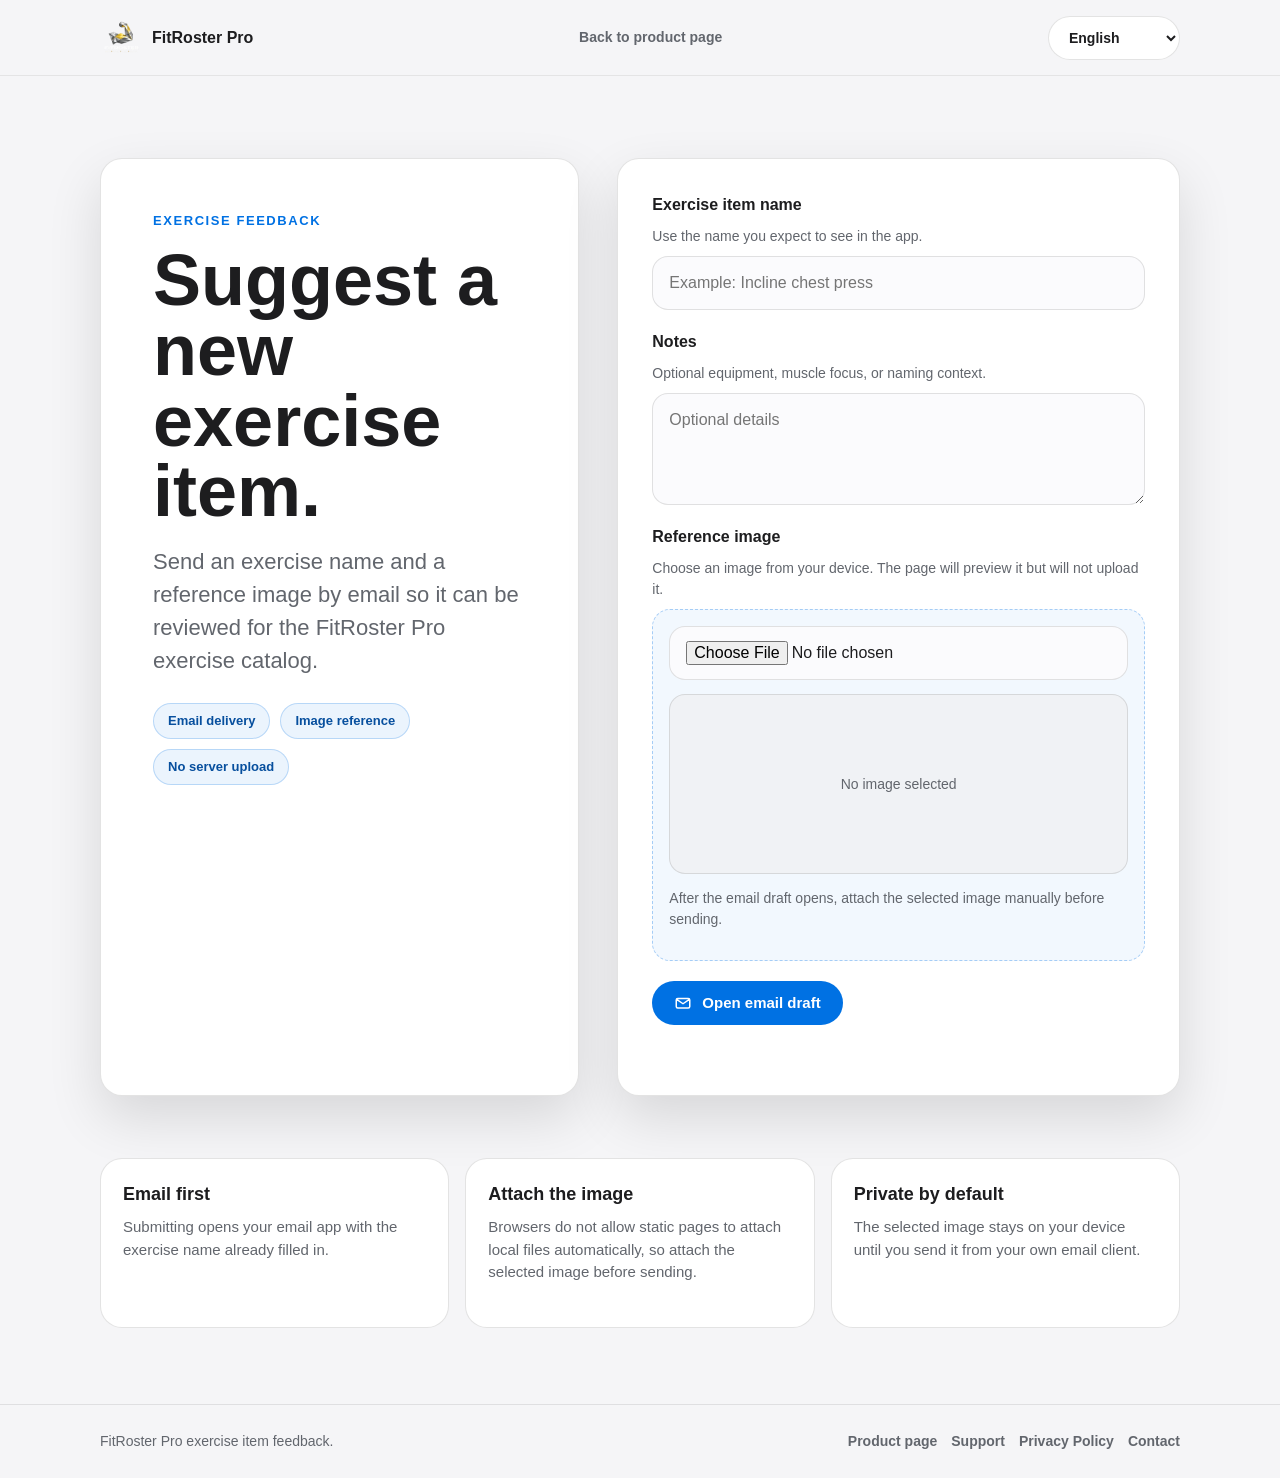
==== feedback.html @ fc76e6fa "Add exercise feedback page" ====
<!doctype html>
<html lang="en">
<head>
  <meta charset="utf-8">
  <meta name="viewport" content="width=device-width, initial-scale=1">
  <meta name="description" content="Send FitRoster Pro exercise item feedback by email, including an exercise name and optional reference image.">
  <title>FitRoster Pro | Exercise Feedback</title>
  <link rel="icon" href="assets/start-silver-fitroster.png">
  <style>
    :root {
      color-scheme: light;
      --bg: #f5f5f7;
      --surface: #ffffff;
      --surface-soft: #fbfbfd;
      --ink: #1d1d1f;
      --muted: #62666d;
      --quiet: #86868b;
      --line: rgba(29, 29, 31, 0.12);
      --blue: #0071e3;
      --blue-dark: #0057b8;
      --green: #2f7d4e;
      --shadow: 0 22px 54px rgba(0, 0, 0, 0.12);
      --radius: 22px;
      --shell: min(1080px, calc(100vw - 40px));
    }

    * {
      box-sizing: border-box;
    }

    html {
      scroll-behavior: smooth;
    }

    body {
      margin: 0;
      background: var(--bg);
      color: var(--ink);
      font-family: -apple-system, BlinkMacSystemFont, "SF Pro Text", "Helvetica Neue", Arial, sans-serif;
      line-height: 1.5;
    }

    a {
      color: inherit;
      text-decoration: none;
    }

    img {
      display: block;
      max-width: 100%;
    }

    .topbar {
      position: sticky;
      top: 0;
      z-index: 20;
      display: flex;
      min-height: 76px;
      align-items: center;
      gap: 18px;
      justify-content: space-between;
      padding: 0 max(20px, calc((100vw - 1080px) / 2));
      border-bottom: 1px solid rgba(29, 29, 31, 0.08);
      background: rgba(245, 245, 247, 0.86);
      backdrop-filter: blur(18px);
    }

    .brand,
    .back-link,
    .language-switch select,
    .button {
      min-height: 44px;
    }

    .brand {
      display: inline-flex;
      align-items: center;
      gap: 10px;
      font-weight: 750;
      letter-spacing: 0;
    }

    .brand img {
      width: 42px;
      height: 42px;
      border-radius: 10px;
    }

    .brand-name {
      white-space: nowrap;
    }

    .back-link {
      display: inline-flex;
      align-items: center;
      border-radius: 999px;
      color: var(--muted);
      font-size: 14px;
      font-weight: 650;
    }

    .back-link:hover,
    .back-link:focus-visible {
      color: var(--blue);
    }

    .language-switch select {
      border: 1px solid var(--line);
      border-radius: 999px;
      background: var(--surface);
      color: var(--ink);
      font: inherit;
      font-size: 14px;
      font-weight: 650;
      padding: 0 38px 0 16px;
    }

    .sr-only {
      position: absolute;
      width: 1px;
      height: 1px;
      overflow: hidden;
      clip: rect(0, 0, 0, 0);
      white-space: nowrap;
    }

    .shell {
      width: var(--shell);
      margin: 0 auto;
    }

    .hero {
      padding: 82px 0 48px;
    }

    .hero-grid {
      display: grid;
      grid-template-columns: minmax(0, 0.92fr) minmax(380px, 1.08fr);
      gap: 38px;
      align-items: stretch;
    }

    .intro-panel,
    .form-card,
    .note-card {
      border: 1px solid var(--line);
      border-radius: var(--radius);
      background: var(--surface);
      box-shadow: var(--shadow);
    }

    .intro-panel {
      padding: clamp(30px, 5vw, 52px);
    }

    .kicker {
      margin: 0 0 14px;
      color: var(--blue);
      font-size: 13px;
      font-weight: 760;
      letter-spacing: 0.12em;
      text-transform: uppercase;
    }

    h1,
    h2,
    h3,
    p {
      margin-top: 0;
    }

    h1 {
      margin-bottom: 18px;
      font-size: clamp(42px, 7vw, 72px);
      line-height: 0.98;
      letter-spacing: 0;
    }

    .lead {
      max-width: 650px;
      margin-bottom: 26px;
      color: var(--muted);
      font-size: clamp(18px, 2vw, 22px);
    }

    .meta-row {
      display: flex;
      flex-wrap: wrap;
      gap: 10px;
    }

    .pill {
      display: inline-flex;
      min-height: 36px;
      align-items: center;
      border: 1px solid rgba(0, 113, 227, 0.22);
      border-radius: 999px;
      background: rgba(0, 113, 227, 0.08);
      color: #074f9e;
      font-size: 13px;
      font-weight: 720;
      padding: 0 14px;
    }

    .form-card {
      padding: clamp(22px, 4vw, 34px);
    }

    .field {
      display: grid;
      gap: 9px;
      margin-bottom: 20px;
    }

    .field label {
      font-weight: 760;
    }

    .field span,
    .helper,
    .status {
      color: var(--muted);
      font-size: 14px;
    }

    input[type="text"],
    input[type="file"],
    textarea {
      width: 100%;
      border: 1px solid var(--line);
      border-radius: 16px;
      background: var(--surface-soft);
      color: var(--ink);
      font: inherit;
      font-size: 16px;
      padding: 14px 16px;
    }

    input[type="text"]:focus,
    input[type="file"]:focus,
    textarea:focus {
      border-color: rgba(0, 113, 227, 0.58);
      outline: 3px solid rgba(0, 113, 227, 0.14);
    }

    textarea {
      min-height: 112px;
      resize: vertical;
    }

    .upload-box {
      display: grid;
      gap: 14px;
      border: 1px dashed rgba(0, 113, 227, 0.32);
      border-radius: 18px;
      background: rgba(0, 113, 227, 0.05);
      padding: 16px;
    }

    .preview {
      display: grid;
      min-height: 180px;
      place-items: center;
      overflow: hidden;
      border: 1px solid var(--line);
      border-radius: 16px;
      background: #f0f2f5;
      color: var(--quiet);
      font-size: 14px;
      text-align: center;
    }

    .preview img {
      width: 100%;
      height: 100%;
      max-height: 320px;
      object-fit: contain;
      background: #fff;
    }

    .button {
      display: inline-flex;
      align-items: center;
      justify-content: center;
      gap: 10px;
      border: 0;
      border-radius: 999px;
      background: var(--blue);
      color: #fff;
      cursor: pointer;
      font: inherit;
      font-size: 15px;
      font-weight: 760;
      padding: 0 22px;
    }

    .button:hover,
    .button:focus-visible {
      background: var(--blue-dark);
    }

    .button svg {
      width: 18px;
      height: 18px;
    }

    .status {
      min-height: 22px;
      margin: 14px 0 0;
    }

    .status[data-tone="error"] {
      color: #b42318;
    }

    .status[data-tone="success"] {
      color: var(--green);
    }

    .note-section {
      padding: 14px 0 76px;
    }

    .note-grid {
      display: grid;
      grid-template-columns: repeat(3, minmax(0, 1fr));
      gap: 16px;
    }

    .note-card {
      min-height: 170px;
      padding: 22px;
      box-shadow: none;
    }

    .note-card h3 {
      margin-bottom: 8px;
      font-size: 18px;
      letter-spacing: 0;
    }

    .note-card p {
      margin-bottom: 0;
      color: var(--muted);
      font-size: 15px;
    }

    footer {
      border-top: 1px solid rgba(29, 29, 31, 0.1);
      padding: 26px 0;
      color: var(--muted);
      font-size: 14px;
    }

    .footer-row {
      display: flex;
      align-items: center;
      justify-content: space-between;
      gap: 18px;
    }

    .footer-links {
      display: flex;
      flex-wrap: wrap;
      gap: 14px;
      font-weight: 650;
    }

    .footer-links a:hover,
    .footer-links a:focus-visible {
      color: var(--blue);
    }

    @media (max-width: 860px) {
      :root {
        --shell: min(100vw - 28px, 680px);
      }

      .topbar {
        align-items: flex-start;
        flex-wrap: wrap;
        padding: 12px 18px;
      }

      .hero {
        padding-top: 46px;
      }

      .hero-grid,
      .note-grid {
        grid-template-columns: 1fr;
      }
    }

    @media (max-width: 560px) {
      .back-link {
        order: 3;
        width: 100%;
      }

      .brand-name {
        display: none;
      }

      .language-switch select {
        max-width: 150px;
      }

      .button {
        width: 100%;
      }

      .footer-row {
        align-items: flex-start;
        flex-direction: column;
      }
    }

    @media (prefers-reduced-motion: reduce) {
      *,
      *::before,
      *::after {
        scroll-behavior: auto !important;
        transition-duration: 1ms !important;
        animation-duration: 1ms !important;
        animation-iteration-count: 1 !important;
      }
    }
  </style>
</head>
<body>
  <header class="topbar" aria-label="Feedback navigation" data-i18n-attr="aria-label:navAria">
    <a class="brand" href="index.html" aria-label="FitRoster Pro home" data-i18n-attr="aria-label:brandAria">
      <img src="assets/fitroster-brand-icon.webp" width="256" height="256" alt="">
      <span class="brand-name">FitRoster Pro</span>
    </a>
    <a class="back-link" href="index.html" data-i18n="backToProduct">Back to product page</a>
    <div class="language-switch" aria-label="Language" data-i18n-attr="aria-label:languageLabel">
      <label class="sr-only" for="language-select" data-i18n="languageLabel">Language</label>
      <select id="language-select" data-language-select aria-label="Language" data-i18n-attr="aria-label:languageLabel"></select>
    </div>
  </header>

  <main>
    <section class="hero">
      <div class="shell hero-grid">
        <div class="intro-panel">
          <p class="kicker" data-i18n="kicker">Exercise feedback</p>
          <h1 data-i18n="title">Suggest a new exercise item.</h1>
          <p class="lead" data-i18n="lead">Send an exercise name and a reference image by email so it can be reviewed for the FitRoster Pro exercise catalog.</p>
          <div class="meta-row" aria-label="Feedback details" data-i18n-attr="aria-label:metaAria">
            <span class="pill" data-i18n="emailPill">Email delivery</span>
            <span class="pill" data-i18n="imagePill">Image reference</span>
            <span class="pill" data-i18n="privacyPill">No server upload</span>
          </div>
        </div>

        <form class="form-card" id="feedback-form" novalidate>
          <div class="field">
            <label for="exercise-name" data-i18n="nameLabel">Exercise item name</label>
            <span data-i18n="nameHint">Use the name you expect to see in the app.</span>
            <input id="exercise-name" name="exerciseName" type="text" autocomplete="off" required data-i18n-attr="placeholder:namePlaceholder" placeholder="Example: Incline chest press">
          </div>

          <div class="field">
            <label for="exercise-note" data-i18n="noteLabel">Notes</label>
            <span data-i18n="noteHint">Optional equipment, muscle focus, or naming context.</span>
            <textarea id="exercise-note" name="exerciseNote" data-i18n-attr="placeholder:notePlaceholder" placeholder="Optional details"></textarea>
          </div>

          <div class="field">
            <label for="exercise-image" data-i18n="imageLabel">Reference image</label>
            <span data-i18n="imageHint">Choose an image from your device. The page will preview it but will not upload it.</span>
            <div class="upload-box">
              <input id="exercise-image" name="exerciseImage" type="file" accept="image/*">
              <div class="preview" id="image-preview" aria-live="polite">
                <span data-i18n="previewEmpty">No image selected</span>
              </div>
              <p class="helper" id="image-helper" data-i18n="imageHelper">After the email draft opens, attach the selected image manually before sending.</p>
            </div>
          </div>

          <button class="button" type="submit">
            <svg viewBox="0 0 24 24" fill="none" aria-hidden="true">
              <path d="M4 7.5 12 13l8-5.5M5 6h14a2 2 0 0 1 2 2v8.5a2 2 0 0 1-2 2H5a2 2 0 0 1-2-2V8a2 2 0 0 1 2-2Z" stroke="currentColor" stroke-width="2" stroke-linecap="round" stroke-linejoin="round"/>
            </svg>
            <span data-i18n="submitLabel">Open email draft</span>
          </button>
          <p class="status" id="form-status" aria-live="polite"></p>
        </form>
      </div>
    </section>

    <section class="note-section">
      <div class="shell note-grid">
        <article class="note-card">
          <h3 data-i18n="noteOneTitle">Email first</h3>
          <p data-i18n="noteOneCopy">Submitting opens your email app with the exercise name already filled in.</p>
        </article>
        <article class="note-card">
          <h3 data-i18n="noteTwoTitle">Attach the image</h3>
          <p data-i18n="noteTwoCopy">Browsers do not allow static pages to attach local files automatically, so attach the selected image before sending.</p>
        </article>
        <article class="note-card">
          <h3 data-i18n="noteThreeTitle">Private by default</h3>
          <p data-i18n="noteThreeCopy">The selected image stays on your device until you send it from your own email client.</p>
        </article>
      </div>
    </section>
  </main>

  <footer>
    <div class="shell footer-row">
      <span data-i18n="footerCopy">FitRoster Pro exercise item feedback.</span>
      <div class="footer-links">
        <a href="index.html" data-i18n="footerProduct">Product page</a>
        <a href="support.html" data-i18n="footerSupport">Support</a>
        <a href="privacy.html" data-i18n="footerPrivacy">Privacy Policy</a>
        <a href="mailto:fox3nova@gmail.com" data-i18n="footerContact">Contact</a>
      </div>
    </div>
  </footer>

  <script src="assets/site-i18n.js?v=20260708-feedback"></script>
  <script>
    const translations = {
      en: {
        metaTitle: "FitRoster Pro | Exercise Feedback",
        metaDescription: "Send FitRoster Pro exercise item feedback by email, including an exercise name and optional reference image.",
        navAria: "Feedback navigation",
        brandAria: "FitRoster Pro home",
        languageLabel: "Language",
        backToProduct: "Back to product page",
        kicker: "Exercise feedback",
        title: "Suggest a new exercise item.",
        lead: "Send an exercise name and a reference image by email so it can be reviewed for the FitRoster Pro exercise catalog.",
        metaAria: "Feedback details",
        emailPill: "Email delivery",
        imagePill: "Image reference",
        privacyPill: "No server upload",
        nameLabel: "Exercise item name",
        nameHint: "Use the name you expect to see in the app.",
        namePlaceholder: "Example: Incline chest press",
        noteLabel: "Notes",
        noteHint: "Optional equipment, muscle focus, or naming context.",
        notePlaceholder: "Optional details",
        imageLabel: "Reference image",
        imageHint: "Choose an image from your device. The page will preview it but will not upload it.",
        previewEmpty: "No image selected",
        imageHelper: "After the email draft opens, attach the selected image manually before sending.",
        submitLabel: "Open email draft",
        statusNameRequired: "Enter an exercise item name before creating the email.",
        statusEmailOpening: "Your email app should open. Attach the selected image before sending.",
        statusNoImage: "Your email app should open. You can attach a reference image before sending.",
        selectedPrefix: "Selected image",
        noteOneTitle: "Email first",
        noteOneCopy: "Submitting opens your email app with the exercise name already filled in.",
        noteTwoTitle: "Attach the image",
        noteTwoCopy: "Browsers do not allow static pages to attach local files automatically, so attach the selected image before sending.",
        noteThreeTitle: "Private by default",
        noteThreeCopy: "The selected image stays on your device until you send it from your own email client.",
        footerCopy: "FitRoster Pro exercise item feedback.",
        footerProduct: "Product page",
        footerSupport: "Support",
        footerPrivacy: "Privacy Policy",
        footerContact: "Contact",
        mailSubjectPrefix: "FitRoster Pro exercise item feedback",
        mailGreeting: "Hi, I would like to suggest a new exercise item for FitRoster Pro.",
        mailNameLabel: "Exercise item name",
        mailNoteLabel: "Notes",
        mailImageLabel: "Reference image",
        mailImageSelected: "I selected an image on the feedback page and will attach it to this email.",
        mailImageNone: "No reference image selected yet.",
        mailSourceLabel: "Source page"
      },
      "zh-Hans": {
        metaTitle: "FitRoster Pro | 新增运动项目回馈",
        metaDescription: "通过 email 发送 FitRoster Pro 新增运动项目回馈，包含运动项目名称与参考图片。",
        navAria: "回馈页面导航",
        brandAria: "FitRoster Pro 首页",
        languageLabel: "语言",
        backToProduct: "返回产品页面",
        kicker: "运动项目回馈",
        title: "建议新增运动项目。",
        lead: "通过 email 发送运动项目名称与参考图片，方便评估是否加入 FitRoster Pro 动作目录。",
        metaAria: "回馈资讯",
        emailPill: "Email 发送",
        imagePill: "参考图片",
        privacyPill: "不会上传到服务器",
        nameLabel: "运动项目名称",
        nameHint: "填写你希望在 app 中看到的名称。",
        namePlaceholder: "例：上斜胸推",
        noteLabel: "备注",
        noteHint: "可填写器材、目标肌群或命名说明。",
        notePlaceholder: "选填说明",
        imageLabel: "参考图片",
        imageHint: "从装置选择图片。页面只会预览，不会上传。",
        previewEmpty: "尚未选择图片",
        imageHelper: "Email 草稿打开后，请手动附上刚才选择的图片再寄出。",
        submitLabel: "打开 email 草稿",
        statusNameRequired: "请先输入运动项目名称。",
        statusEmailOpening: "Email app 应该会打开。寄出前请附上刚才选择的图片。",
        statusNoImage: "Email app 应该会打开。你可以在寄出前附上参考图片。",
        selectedPrefix: "已选择图片",
        noteOneTitle: "先建立 email",
        noteOneCopy: "送出后会打开 email app，并先填入运动项目名称。",
        noteTwoTitle: "手动附图",
        noteTwoCopy: "浏览器不允许静态网页自动附加本机档案，所以寄出前请手动附上图片。",
        noteThreeTitle: "预设保护隐私",
        noteThreeCopy: "图片会留在你的装置上，直到你从自己的 email app 寄出。",
        footerCopy: "FitRoster Pro 新增运动项目回馈。",
        footerProduct: "产品页面",
        footerSupport: "支援",
        footerPrivacy: "隐私权政策",
        footerContact: "联系",
        mailSubjectPrefix: "FitRoster Pro 新增运动项目回馈",
        mailGreeting: "你好，我想建议 FitRoster Pro 新增一个运动项目。",
        mailNameLabel: "运动项目名称",
        mailNoteLabel: "备注",
        mailImageLabel: "参考图片",
        mailImageSelected: "我已在回馈页面选择图片，并会手动附在这封 email。",
        mailImageNone: "尚未选择参考图片。",
        mailSourceLabel: "来源页面"
      },
      "zh-Hant": {
        metaTitle: "FitRoster Pro | 新增運動項目回饋",
        metaDescription: "透過 email 傳送 FitRoster Pro 新增運動項目回饋，包含運動項目名稱與參考圖片。",
        navAria: "回饋頁面導覽",
        brandAria: "FitRoster Pro 首頁",
        languageLabel: "語言",
        backToProduct: "返回產品頁面",
        kicker: "運動項目回饋",
        title: "建議新增運動項目。",
        lead: "透過 email 傳送運動項目名稱與參考圖片，方便評估是否加入 FitRoster Pro 動作目錄。",
        metaAria: "回饋資訊",
        emailPill: "Email 傳送",
        imagePill: "參考圖片",
        privacyPill: "不會上傳到伺服器",
        nameLabel: "運動項目名稱",
        nameHint: "填寫你希望在 app 中看到的名稱。",
        namePlaceholder: "例：上斜胸推",
        noteLabel: "備註",
        noteHint: "可填寫器材、目標肌群或命名說明。",
        notePlaceholder: "選填說明",
        imageLabel: "參考圖片",
        imageHint: "從裝置選擇圖片。頁面只會預覽，不會上傳。",
        previewEmpty: "尚未選擇圖片",
        imageHelper: "Email 草稿開啟後，請手動附上剛才選擇的圖片再寄出。",
        submitLabel: "開啟 email 草稿",
        statusNameRequired: "請先輸入運動項目名稱。",
        statusEmailOpening: "Email app 應該會開啟。寄出前請附上剛才選擇的圖片。",
        statusNoImage: "Email app 應該會開啟。你可以在寄出前附上參考圖片。",
        selectedPrefix: "已選擇圖片",
        noteOneTitle: "先建立 email",
        noteOneCopy: "送出後會開啟 email app，並先填入運動項目名稱。",
        noteTwoTitle: "手動附圖",
        noteTwoCopy: "瀏覽器不允許靜態網頁自動附加本機檔案，所以寄出前請手動附上圖片。",
        noteThreeTitle: "預設保護隱私",
        noteThreeCopy: "圖片會留在你的裝置上，直到你從自己的 email app 寄出。",
        footerCopy: "FitRoster Pro 新增運動項目回饋。",
        footerProduct: "產品頁面",
        footerSupport: "支援",
        footerPrivacy: "隱私權政策",
        footerContact: "聯絡",
        mailSubjectPrefix: "FitRoster Pro 新增運動項目回饋",
        mailGreeting: "你好，我想建議 FitRoster Pro 新增一個運動項目。",
        mailNameLabel: "運動項目名稱",
        mailNoteLabel: "備註",
        mailImageLabel: "參考圖片",
        mailImageSelected: "我已在回饋頁面選擇圖片，並會手動附在這封 email。",
        mailImageNone: "尚未選擇參考圖片。",
        mailSourceLabel: "來源頁面"
      }
    };

    const supportedLanguages = Object.keys(translations);
    const metaDescription = document.querySelector('meta[name="description"]');
    const form = document.getElementById("feedback-form");
    const nameInput = document.getElementById("exercise-name");
    const noteInput = document.getElementById("exercise-note");
    const imageInput = document.getElementById("exercise-image");
    const preview = document.getElementById("image-preview");
    const status = document.getElementById("form-status");
    let previewUrl = "";
    let activeLanguage = "en";

    function preferredLanguage() {
      return window.FITROSTER_SITE_I18N.preferredLanguage(supportedLanguages);
    }

    function valueFor(dictionary, key) {
      return dictionary[key] || translations.en[key] || "";
    }

    function formatSize(bytes) {
      if (!bytes) {
        return "0 KB";
      }
      const units = ["B", "KB", "MB"];
      let value = bytes;
      let unit = 0;
      while (value >= 1024 && unit < units.length - 1) {
        value /= 1024;
        unit += 1;
      }
      return `${value.toFixed(unit === 0 ? 0 : 1)} ${units[unit]}`;
    }

    function setStatus(message, tone) {
      status.textContent = message;
      status.dataset.tone = tone || "";
    }

    function renderPreview(file) {
      const dictionary = translations[activeLanguage] || translations.en;
      if (previewUrl) {
        URL.revokeObjectURL(previewUrl);
        previewUrl = "";
      }

      preview.replaceChildren();
      if (!file) {
        const empty = document.createElement("span");
        empty.textContent = valueFor(dictionary, "previewEmpty");
        preview.appendChild(empty);
        return;
      }

      previewUrl = URL.createObjectURL(file);
      const image = document.createElement("img");
      image.src = previewUrl;
      image.alt = `${valueFor(dictionary, "selectedPrefix")}: ${file.name}`;
      preview.appendChild(image);

      setStatus(`${valueFor(dictionary, "selectedPrefix")}: ${file.name} (${formatSize(file.size)})`, "success");
    }

    function setLanguage(language) {
      activeLanguage = supportedLanguages.includes(language) ? language : "en";
      const dictionary = translations[activeLanguage];

      document.documentElement.lang = activeLanguage;
      document.title = valueFor(dictionary, "metaTitle");
      metaDescription.setAttribute("content", valueFor(dictionary, "metaDescription"));

      document.querySelectorAll("[data-i18n]").forEach((element) => {
        element.textContent = valueFor(dictionary, element.dataset.i18n);
      });

      document.querySelectorAll("[data-i18n-attr]").forEach((element) => {
        element.dataset.i18nAttr.split(";").forEach((pair) => {
          const [attribute, key] = pair.split(":");
          if (attribute && key) {
            element.setAttribute(attribute, valueFor(dictionary, key));
          }
        });
      });

      window.FITROSTER_SITE_I18N.updateLanguageSelect(activeLanguage);
      localStorage.setItem("fitroster.marketing.language", activeLanguage);

      if (!imageInput.files.length) {
        renderPreview(null);
      }
    }

    imageInput.addEventListener("change", () => {
      renderPreview(imageInput.files[0]);
    });

    form.addEventListener("submit", (event) => {
      event.preventDefault();
      const dictionary = translations[activeLanguage] || translations.en;
      const exerciseName = nameInput.value.trim();
      const note = noteInput.value.trim();
      const file = imageInput.files[0];

      if (!exerciseName) {
        setStatus(valueFor(dictionary, "statusNameRequired"), "error");
        nameInput.focus();
        return;
      }

      const lines = [
        valueFor(dictionary, "mailGreeting"),
        "",
        `${valueFor(dictionary, "mailNameLabel")}:`,
        exerciseName,
        "",
        `${valueFor(dictionary, "mailNoteLabel")}:`,
        note || "-",
        "",
        `${valueFor(dictionary, "mailImageLabel")}:`,
        file ? `${valueFor(dictionary, "mailImageSelected")} (${file.name}, ${formatSize(file.size)})` : valueFor(dictionary, "mailImageNone"),
        "",
        `${valueFor(dictionary, "mailSourceLabel")}:`,
        "https://fox3nova.github.io/FitRoster-Pro/feedback.html"
      ];
      const subject = `${valueFor(dictionary, "mailSubjectPrefix")}: ${exerciseName}`;
      const mailto = `mailto:fox3nova@gmail.com?subject=${encodeURIComponent(subject)}&body=${encodeURIComponent(lines.join("\n"))}`;

      window.location.href = mailto;
      setStatus(file ? valueFor(dictionary, "statusEmailOpening") : valueFor(dictionary, "statusNoImage"), "success");
    });

    window.FITROSTER_SITE_I18N.mountLanguageSelect(supportedLanguages, setLanguage);
    setLanguage(preferredLanguage());
  </script>
</body>
</html>
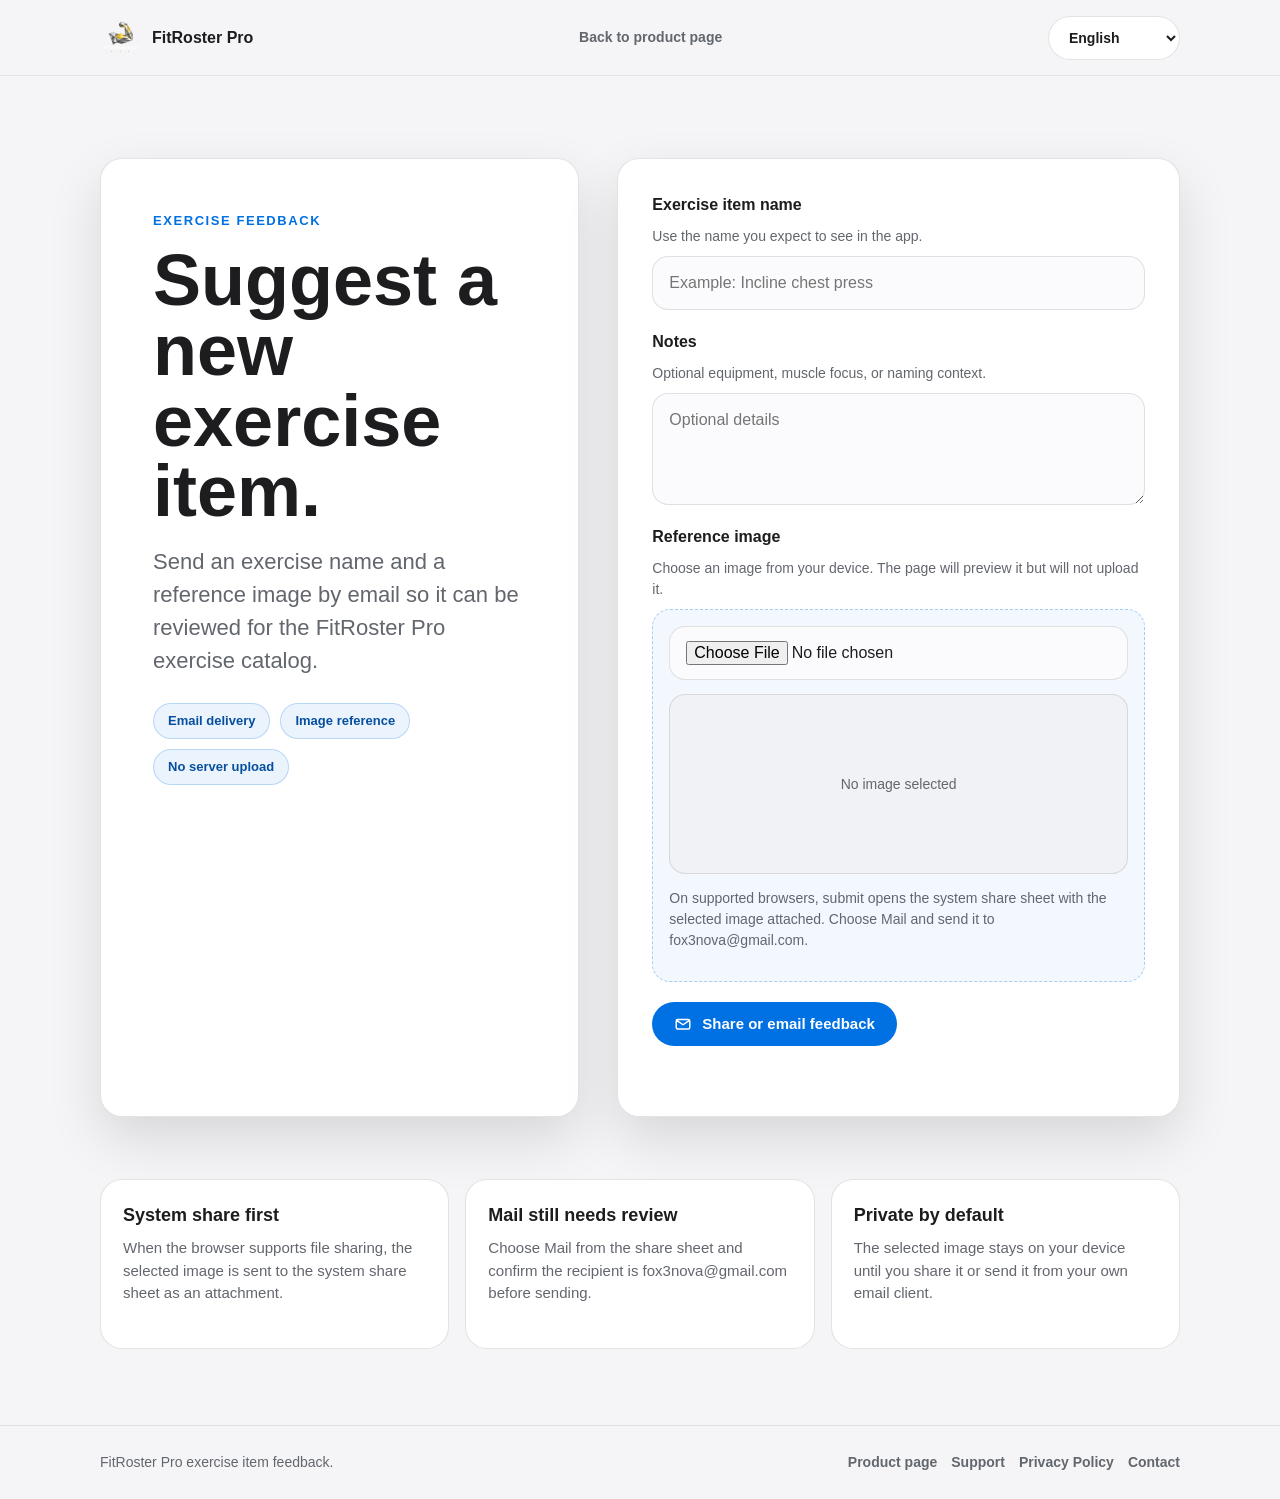
==== commit a53db54e: "Use system share for feedback images" ====
--- a/feedback.html
+++ b/feedback.html
@@ -547,18 +547,21 @@
         imageLabel: "Reference image",
         imageHint: "Choose an image from your device. The page will preview it but will not upload it.",
         previewEmpty: "No image selected",
-        imageHelper: "After the email draft opens, attach the selected image manually before sending.",
-        submitLabel: "Open email draft",
+        imageHelper: "On supported browsers, submit opens the system share sheet with the selected image attached. Choose Mail and send it to fox3nova@gmail.com.",
+        submitLabel: "Share or email feedback",
         statusNameRequired: "Enter an exercise item name before creating the email.",
-        statusEmailOpening: "Your email app should open. Attach the selected image before sending.",
+        statusEmailOpening: "Your email app should open.",
         statusNoImage: "Your email app should open. You can attach a reference image before sending.",
+        statusShareOpening: "The system share sheet should open with the selected image attached. Choose Mail and send it to fox3nova@gmail.com.",
+        statusShareUnavailable: "This browser cannot attach local files automatically. An email draft opened instead; attach the selected image manually before sending.",
+        statusShareCanceled: "Sharing was cancelled. You can try again or use the email draft fallback.",
         selectedPrefix: "Selected image",
-        noteOneTitle: "Email first",
-        noteOneCopy: "Submitting opens your email app with the exercise name already filled in.",
-        noteTwoTitle: "Attach the image",
-        noteTwoCopy: "Browsers do not allow static pages to attach local files automatically, so attach the selected image before sending.",
+        noteOneTitle: "System share first",
+        noteOneCopy: "When the browser supports file sharing, the selected image is sent to the system share sheet as an attachment.",
+        noteTwoTitle: "Mail still needs review",
+        noteTwoCopy: "Choose Mail from the share sheet and confirm the recipient is fox3nova@gmail.com before sending.",
         noteThreeTitle: "Private by default",
-        noteThreeCopy: "The selected image stays on your device until you send it from your own email client.",
+        noteThreeCopy: "The selected image stays on your device until you share it or send it from your own email client.",
         footerCopy: "FitRoster Pro exercise item feedback.",
         footerProduct: "Product page",
         footerSupport: "Support",
@@ -569,7 +572,7 @@
         mailNameLabel: "Exercise item name",
         mailNoteLabel: "Notes",
         mailImageLabel: "Reference image",
-        mailImageSelected: "I selected an image on the feedback page and will attach it to this email.",
+        mailImageSelected: "A reference image was selected on the feedback page. It is attached when sent through the system share sheet; if this message opened as a normal email draft, please attach it manually.",
         mailImageNone: "No reference image selected yet.",
         mailSourceLabel: "Source page"
       },
@@ -596,18 +599,21 @@
         imageLabel: "参考图片",
         imageHint: "从装置选择图片。页面只会预览，不会上传。",
         previewEmpty: "尚未选择图片",
-        imageHelper: "Email 草稿打开后，请手动附上刚才选择的图片再寄出。",
-        submitLabel: "打开 email 草稿",
+        imageHelper: "支援的浏览器会先打开系统分享面板，并把选择的图片一起带出。请选择 Mail，并寄到 fox3nova@gmail.com。",
+        submitLabel: "分享或寄出回馈",
         statusNameRequired: "请先输入运动项目名称。",
-        statusEmailOpening: "Email app 应该会打开。寄出前请附上刚才选择的图片。",
+        statusEmailOpening: "Email app 应该会打开。",
         statusNoImage: "Email app 应该会打开。你可以在寄出前附上参考图片。",
+        statusShareOpening: "系统分享面板应该会打开，并带上选择的图片。请选择 Mail，并寄到 fox3nova@gmail.com。",
+        statusShareUnavailable: "这个浏览器不能自动附加本机图片。已改为打开 email 草稿；寄出前请手动附上刚才选择的图片。",
+        statusShareCanceled: "分享已取消。你可以再试一次，或使用 email 草稿方式。",
         selectedPrefix: "已选择图片",
-        noteOneTitle: "先建立 email",
-        noteOneCopy: "送出后会打开 email app，并先填入运动项目名称。",
-        noteTwoTitle: "手动附图",
-        noteTwoCopy: "浏览器不允许静态网页自动附加本机档案，所以寄出前请手动附上图片。",
+        noteOneTitle: "优先用系统分享",
+        noteOneCopy: "浏览器支援档案分享时，会把选择的图片当成附件交给系统分享面板。",
+        noteTwoTitle: "寄出前仍需确认",
+        noteTwoCopy: "请选择 Mail，并确认收件人是 fox3nova@gmail.com 后再寄出。",
         noteThreeTitle: "预设保护隐私",
-        noteThreeCopy: "图片会留在你的装置上，直到你从自己的 email app 寄出。",
+        noteThreeCopy: "图片会留在你的装置上，直到你分享或从自己的 email app 寄出。",
         footerCopy: "FitRoster Pro 新增运动项目回馈。",
         footerProduct: "产品页面",
         footerSupport: "支援",
@@ -618,7 +624,7 @@
         mailNameLabel: "运动项目名称",
         mailNoteLabel: "备注",
         mailImageLabel: "参考图片",
-        mailImageSelected: "我已在回馈页面选择图片，并会手动附在这封 email。",
+        mailImageSelected: "我已在回馈页面选择参考图片。若通过系统分享寄出，图片会作为附件；若只是打开一般 email 草稿，请手动附上图片。",
         mailImageNone: "尚未选择参考图片。",
         mailSourceLabel: "来源页面"
       },
@@ -645,18 +651,21 @@
         imageLabel: "參考圖片",
         imageHint: "從裝置選擇圖片。頁面只會預覽，不會上傳。",
         previewEmpty: "尚未選擇圖片",
-        imageHelper: "Email 草稿開啟後，請手動附上剛才選擇的圖片再寄出。",
-        submitLabel: "開啟 email 草稿",
+        imageHelper: "支援的瀏覽器會先開啟系統分享面板，並把選擇的圖片一起帶出。請選擇 Mail，並寄到 fox3nova@gmail.com。",
+        submitLabel: "分享或寄出回饋",
         statusNameRequired: "請先輸入運動項目名稱。",
-        statusEmailOpening: "Email app 應該會開啟。寄出前請附上剛才選擇的圖片。",
+        statusEmailOpening: "Email app 應該會開啟。",
         statusNoImage: "Email app 應該會開啟。你可以在寄出前附上參考圖片。",
+        statusShareOpening: "系統分享面板應該會開啟，並帶上選擇的圖片。請選擇 Mail，並寄到 fox3nova@gmail.com。",
+        statusShareUnavailable: "這個瀏覽器不能自動附加本機圖片。已改為開啟 email 草稿；寄出前請手動附上剛才選擇的圖片。",
+        statusShareCanceled: "分享已取消。你可以再試一次，或使用 email 草稿方式。",
         selectedPrefix: "已選擇圖片",
-        noteOneTitle: "先建立 email",
-        noteOneCopy: "送出後會開啟 email app，並先填入運動項目名稱。",
-        noteTwoTitle: "手動附圖",
-        noteTwoCopy: "瀏覽器不允許靜態網頁自動附加本機檔案，所以寄出前請手動附上圖片。",
+        noteOneTitle: "優先用系統分享",
+        noteOneCopy: "瀏覽器支援檔案分享時，會把選擇的圖片當成附件交給系統分享面板。",
+        noteTwoTitle: "寄出前仍需確認",
+        noteTwoCopy: "請選擇 Mail，並確認收件人是 fox3nova@gmail.com 後再寄出。",
         noteThreeTitle: "預設保護隱私",
-        noteThreeCopy: "圖片會留在你的裝置上，直到你從自己的 email app 寄出。",
+        noteThreeCopy: "圖片會留在你的裝置上，直到你分享或從自己的 email app 寄出。",
         footerCopy: "FitRoster Pro 新增運動項目回饋。",
         footerProduct: "產品頁面",
         footerSupport: "支援",
@@ -667,7 +676,7 @@
         mailNameLabel: "運動項目名稱",
         mailNoteLabel: "備註",
         mailImageLabel: "參考圖片",
-        mailImageSelected: "我已在回饋頁面選擇圖片，並會手動附在這封 email。",
+        mailImageSelected: "我已在回饋頁面選擇參考圖片。若透過系統分享寄出，圖片會作為附件；若只是開啟一般 email 草稿，請手動附上圖片。",
         mailImageNone: "尚未選擇參考圖片。",
         mailSourceLabel: "來源頁面"
       }
@@ -768,20 +777,8 @@
       renderPreview(imageInput.files[0]);
     });
 
-    form.addEventListener("submit", (event) => {
-      event.preventDefault();
-      const dictionary = translations[activeLanguage] || translations.en;
-      const exerciseName = nameInput.value.trim();
-      const note = noteInput.value.trim();
-      const file = imageInput.files[0];
-
-      if (!exerciseName) {
-        setStatus(valueFor(dictionary, "statusNameRequired"), "error");
-        nameInput.focus();
-        return;
-      }
-
-      const lines = [
+    function feedbackLines(dictionary, exerciseName, note, file) {
+      return [
         valueFor(dictionary, "mailGreeting"),
         "",
         `${valueFor(dictionary, "mailNameLabel")}:`,
@@ -793,14 +790,58 @@
         `${valueFor(dictionary, "mailImageLabel")}:`,
         file ? `${valueFor(dictionary, "mailImageSelected")} (${file.name}, ${formatSize(file.size)})` : valueFor(dictionary, "mailImageNone"),
         "",
+        "Send to:",
+        "fox3nova@gmail.com",
+        "",
         `${valueFor(dictionary, "mailSourceLabel")}:`,
         "https://fox3nova.github.io/FitRoster-Pro/feedback.html"
       ];
+    }
+
+    function openEmailDraft(subject, body) {
+      const mailto = `mailto:fox3nova@gmail.com?subject=${encodeURIComponent(subject)}&body=${encodeURIComponent(body)}`;
+      window.location.href = mailto;
+    }
+
+    function canShareFile(file) {
+      return Boolean(file && navigator.share && navigator.canShare && navigator.canShare({ files: [file] }));
+    }
+
+    form.addEventListener("submit", async (event) => {
+      event.preventDefault();
+      const dictionary = translations[activeLanguage] || translations.en;
+      const exerciseName = nameInput.value.trim();
+      const note = noteInput.value.trim();
+      const file = imageInput.files[0];
+
+      if (!exerciseName) {
+        setStatus(valueFor(dictionary, "statusNameRequired"), "error");
+        nameInput.focus();
+        return;
+      }
+
+      const body = feedbackLines(dictionary, exerciseName, note, file).join("\n");
       const subject = `${valueFor(dictionary, "mailSubjectPrefix")}: ${exerciseName}`;
-      const mailto = `mailto:fox3nova@gmail.com?subject=${encodeURIComponent(subject)}&body=${encodeURIComponent(lines.join("\n"))}`;
-
-      window.location.href = mailto;
-      setStatus(file ? valueFor(dictionary, "statusEmailOpening") : valueFor(dictionary, "statusNoImage"), "success");
+
+      if (canShareFile(file)) {
+        try {
+          await navigator.share({
+            title: subject,
+            text: body,
+            files: [file]
+          });
+          setStatus(valueFor(dictionary, "statusShareOpening"), "success");
+          return;
+        } catch (error) {
+          if (error && error.name === "AbortError") {
+            setStatus(valueFor(dictionary, "statusShareCanceled"), "error");
+            return;
+          }
+        }
+      }
+
+      openEmailDraft(subject, body);
+      setStatus(file ? valueFor(dictionary, "statusShareUnavailable") : valueFor(dictionary, "statusNoImage"), file ? "error" : "success");
     });
 
     window.FITROSTER_SITE_I18N.mountLanguageSelect(supportedLanguages, setLanguage);
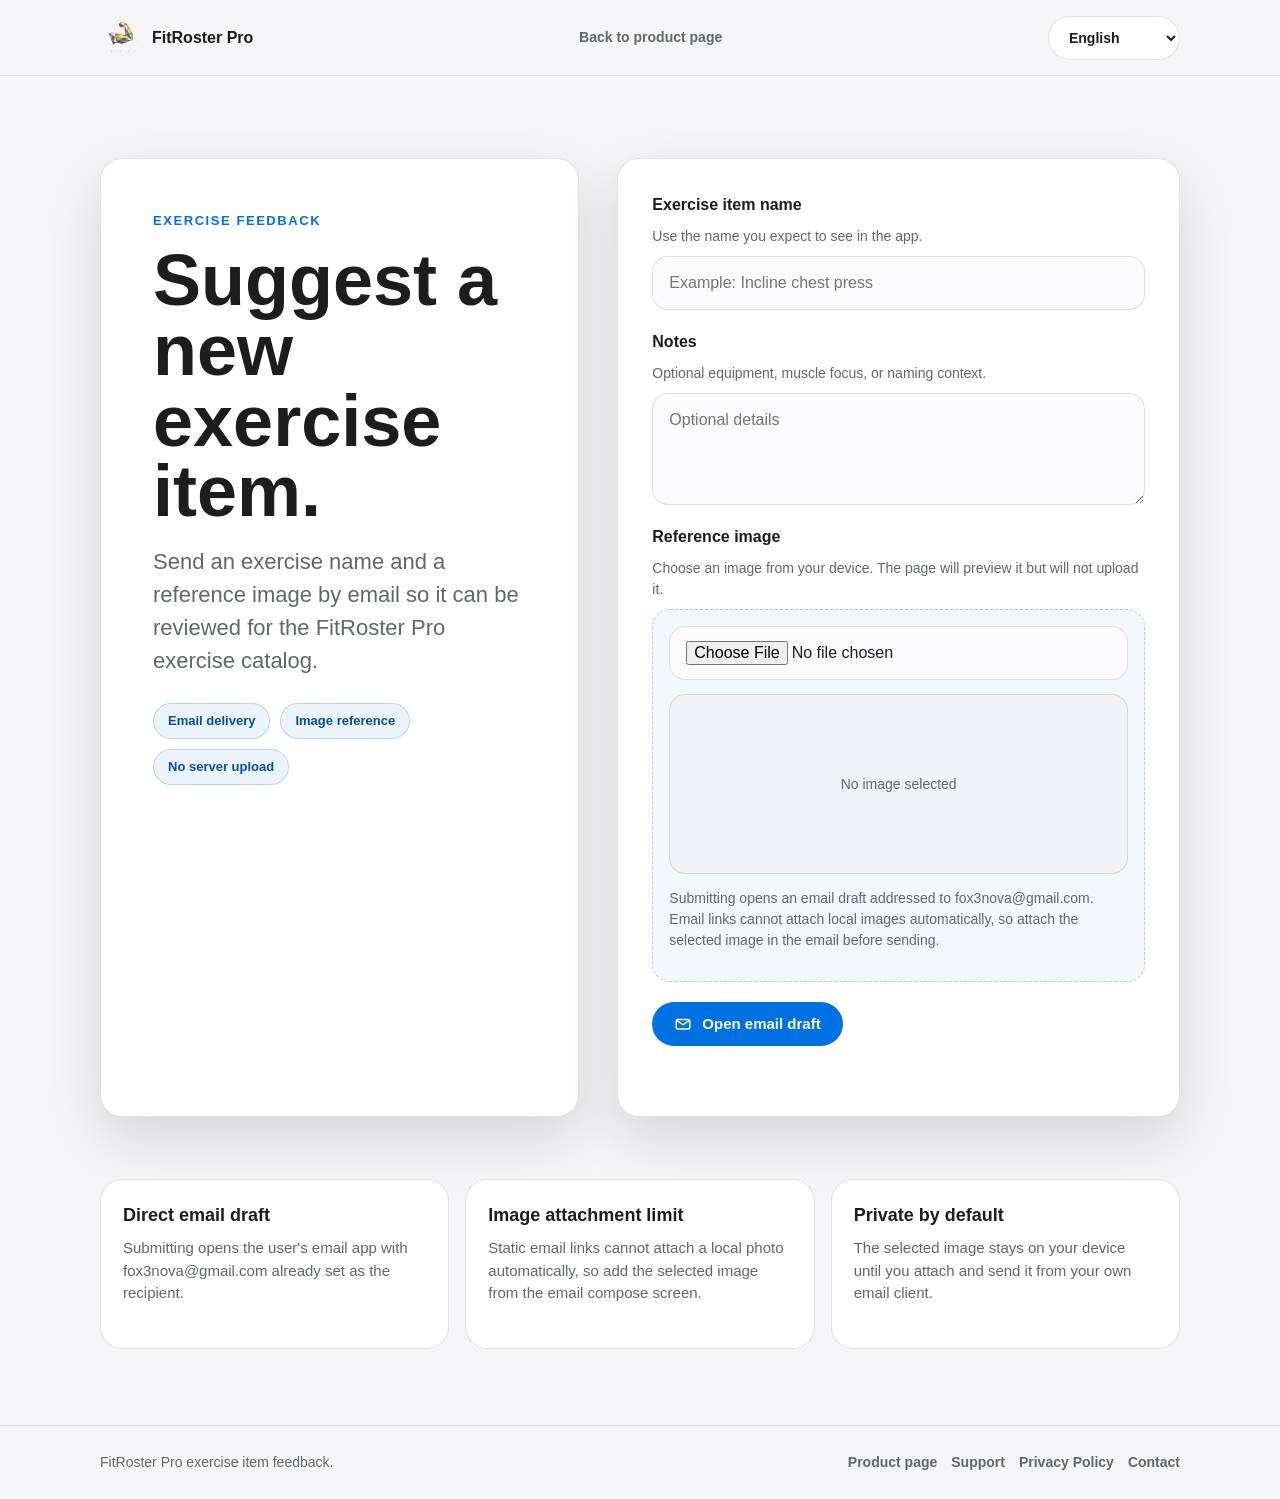
==== commit 5fdf1d8b: "Open feedback directly in email" ====
--- a/feedback.html
+++ b/feedback.html
@@ -547,21 +547,19 @@
         imageLabel: "Reference image",
         imageHint: "Choose an image from your device. The page will preview it but will not upload it.",
         previewEmpty: "No image selected",
-        imageHelper: "On supported browsers, submit opens the system share sheet with the selected image attached. Choose Mail and send it to fox3nova@gmail.com.",
-        submitLabel: "Share or email feedback",
+        imageHelper: "Submitting opens an email draft addressed to fox3nova@gmail.com. Email links cannot attach local images automatically, so attach the selected image in the email before sending.",
+        submitLabel: "Open email draft",
         statusNameRequired: "Enter an exercise item name before creating the email.",
         statusEmailOpening: "Your email app should open.",
-        statusNoImage: "Your email app should open. You can attach a reference image before sending.",
-        statusShareOpening: "The system share sheet should open with the selected image attached. Choose Mail and send it to fox3nova@gmail.com.",
-        statusShareUnavailable: "This browser cannot attach local files automatically. An email draft opened instead; attach the selected image manually before sending.",
-        statusShareCanceled: "Sharing was cancelled. You can try again or use the email draft fallback.",
+        statusNoImage: "Your email app should open with fox3nova@gmail.com as the recipient.",
+        statusImageReminder: "Your email app should open with fox3nova@gmail.com as the recipient. Attach the selected image before sending.",
         selectedPrefix: "Selected image",
-        noteOneTitle: "System share first",
-        noteOneCopy: "When the browser supports file sharing, the selected image is sent to the system share sheet as an attachment.",
-        noteTwoTitle: "Mail still needs review",
-        noteTwoCopy: "Choose Mail from the share sheet and confirm the recipient is fox3nova@gmail.com before sending.",
+        noteOneTitle: "Direct email draft",
+        noteOneCopy: "Submitting opens the user's email app with fox3nova@gmail.com already set as the recipient.",
+        noteTwoTitle: "Image attachment limit",
+        noteTwoCopy: "Static email links cannot attach a local photo automatically, so add the selected image from the email compose screen.",
         noteThreeTitle: "Private by default",
-        noteThreeCopy: "The selected image stays on your device until you share it or send it from your own email client.",
+        noteThreeCopy: "The selected image stays on your device until you attach and send it from your own email client.",
         footerCopy: "FitRoster Pro exercise item feedback.",
         footerProduct: "Product page",
         footerSupport: "Support",
@@ -572,7 +570,7 @@
         mailNameLabel: "Exercise item name",
         mailNoteLabel: "Notes",
         mailImageLabel: "Reference image",
-        mailImageSelected: "A reference image was selected on the feedback page. It is attached when sent through the system share sheet; if this message opened as a normal email draft, please attach it manually.",
+        mailImageSelected: "A reference image was selected on the feedback page. Please attach it to this email before sending.",
         mailImageNone: "No reference image selected yet.",
         mailSourceLabel: "Source page"
       },
@@ -599,21 +597,19 @@
         imageLabel: "参考图片",
         imageHint: "从装置选择图片。页面只会预览，不会上传。",
         previewEmpty: "尚未选择图片",
-        imageHelper: "支援的浏览器会先打开系统分享面板，并把选择的图片一起带出。请选择 Mail，并寄到 fox3nova@gmail.com。",
-        submitLabel: "分享或寄出回馈",
+        imageHelper: "送出后会直接打开收件人为 fox3nova@gmail.com 的 email 草稿。Email 连结无法自动附加本机图片，请在 email 画面手动附上刚才选择的图片。",
+        submitLabel: "打开 email 草稿",
         statusNameRequired: "请先输入运动项目名称。",
         statusEmailOpening: "Email app 应该会打开。",
-        statusNoImage: "Email app 应该会打开。你可以在寄出前附上参考图片。",
-        statusShareOpening: "系统分享面板应该会打开，并带上选择的图片。请选择 Mail，并寄到 fox3nova@gmail.com。",
-        statusShareUnavailable: "这个浏览器不能自动附加本机图片。已改为打开 email 草稿；寄出前请手动附上刚才选择的图片。",
-        statusShareCanceled: "分享已取消。你可以再试一次，或使用 email 草稿方式。",
+        statusNoImage: "Email app 应该会打开，收件人会是 fox3nova@gmail.com。",
+        statusImageReminder: "Email app 应该会打开，收件人会是 fox3nova@gmail.com。寄出前请附上刚才选择的图片。",
         selectedPrefix: "已选择图片",
-        noteOneTitle: "优先用系统分享",
-        noteOneCopy: "浏览器支援档案分享时，会把选择的图片当成附件交给系统分享面板。",
-        noteTwoTitle: "寄出前仍需确认",
-        noteTwoCopy: "请选择 Mail，并确认收件人是 fox3nova@gmail.com 后再寄出。",
+        noteOneTitle: "直接进入 email",
+        noteOneCopy: "送出后会打开使用者的 email app，并先把收件人设为 fox3nova@gmail.com。",
+        noteTwoTitle: "图片附件限制",
+        noteTwoCopy: "静态 email 连结不能自动附加本机照片，请在 email 编辑画面加入刚才选择的图片。",
         noteThreeTitle: "预设保护隐私",
-        noteThreeCopy: "图片会留在你的装置上，直到你分享或从自己的 email app 寄出。",
+        noteThreeCopy: "图片会留在你的装置上，直到你从自己的 email app 附加并寄出。",
         footerCopy: "FitRoster Pro 新增运动项目回馈。",
         footerProduct: "产品页面",
         footerSupport: "支援",
@@ -624,7 +620,7 @@
         mailNameLabel: "运动项目名称",
         mailNoteLabel: "备注",
         mailImageLabel: "参考图片",
-        mailImageSelected: "我已在回馈页面选择参考图片。若通过系统分享寄出，图片会作为附件；若只是打开一般 email 草稿，请手动附上图片。",
+        mailImageSelected: "我已在回馈页面选择参考图片。请在寄出前把图片附加到这封 email。",
         mailImageNone: "尚未选择参考图片。",
         mailSourceLabel: "来源页面"
       },
@@ -651,21 +647,19 @@
         imageLabel: "參考圖片",
         imageHint: "從裝置選擇圖片。頁面只會預覽，不會上傳。",
         previewEmpty: "尚未選擇圖片",
-        imageHelper: "支援的瀏覽器會先開啟系統分享面板，並把選擇的圖片一起帶出。請選擇 Mail，並寄到 fox3nova@gmail.com。",
-        submitLabel: "分享或寄出回饋",
+        imageHelper: "送出後會直接開啟收件人為 fox3nova@gmail.com 的 email 草稿。Email 連結無法自動附加本機圖片，請在 email 畫面手動附上剛才選擇的圖片。",
+        submitLabel: "開啟 email 草稿",
         statusNameRequired: "請先輸入運動項目名稱。",
         statusEmailOpening: "Email app 應該會開啟。",
-        statusNoImage: "Email app 應該會開啟。你可以在寄出前附上參考圖片。",
-        statusShareOpening: "系統分享面板應該會開啟，並帶上選擇的圖片。請選擇 Mail，並寄到 fox3nova@gmail.com。",
-        statusShareUnavailable: "這個瀏覽器不能自動附加本機圖片。已改為開啟 email 草稿；寄出前請手動附上剛才選擇的圖片。",
-        statusShareCanceled: "分享已取消。你可以再試一次，或使用 email 草稿方式。",
+        statusNoImage: "Email app 應該會開啟，收件人會是 fox3nova@gmail.com。",
+        statusImageReminder: "Email app 應該會開啟，收件人會是 fox3nova@gmail.com。寄出前請附上剛才選擇的圖片。",
         selectedPrefix: "已選擇圖片",
-        noteOneTitle: "優先用系統分享",
-        noteOneCopy: "瀏覽器支援檔案分享時，會把選擇的圖片當成附件交給系統分享面板。",
-        noteTwoTitle: "寄出前仍需確認",
-        noteTwoCopy: "請選擇 Mail，並確認收件人是 fox3nova@gmail.com 後再寄出。",
+        noteOneTitle: "直接進入 email",
+        noteOneCopy: "送出後會開啟使用者的 email app，並先把收件人設為 fox3nova@gmail.com。",
+        noteTwoTitle: "圖片附件限制",
+        noteTwoCopy: "靜態 email 連結不能自動附加本機照片，請在 email 編輯畫面加入剛才選擇的圖片。",
         noteThreeTitle: "預設保護隱私",
-        noteThreeCopy: "圖片會留在你的裝置上，直到你分享或從自己的 email app 寄出。",
+        noteThreeCopy: "圖片會留在你的裝置上，直到你從自己的 email app 附加並寄出。",
         footerCopy: "FitRoster Pro 新增運動項目回饋。",
         footerProduct: "產品頁面",
         footerSupport: "支援",
@@ -676,7 +670,7 @@
         mailNameLabel: "運動項目名稱",
         mailNoteLabel: "備註",
         mailImageLabel: "參考圖片",
-        mailImageSelected: "我已在回饋頁面選擇參考圖片。若透過系統分享寄出，圖片會作為附件；若只是開啟一般 email 草稿，請手動附上圖片。",
+        mailImageSelected: "我已在回饋頁面選擇參考圖片。請在寄出前把圖片附加到這封 email。",
         mailImageNone: "尚未選擇參考圖片。",
         mailSourceLabel: "來源頁面"
       }
@@ -803,11 +797,7 @@
       window.location.href = mailto;
     }
 
-    function canShareFile(file) {
-      return Boolean(file && navigator.share && navigator.canShare && navigator.canShare({ files: [file] }));
-    }
-
-    form.addEventListener("submit", async (event) => {
+    form.addEventListener("submit", (event) => {
       event.preventDefault();
       const dictionary = translations[activeLanguage] || translations.en;
       const exerciseName = nameInput.value.trim();
@@ -823,25 +813,8 @@
       const body = feedbackLines(dictionary, exerciseName, note, file).join("\n");
       const subject = `${valueFor(dictionary, "mailSubjectPrefix")}: ${exerciseName}`;
 
-      if (canShareFile(file)) {
-        try {
-          await navigator.share({
-            title: subject,
-            text: body,
-            files: [file]
-          });
-          setStatus(valueFor(dictionary, "statusShareOpening"), "success");
-          return;
-        } catch (error) {
-          if (error && error.name === "AbortError") {
-            setStatus(valueFor(dictionary, "statusShareCanceled"), "error");
-            return;
-          }
-        }
-      }
-
       openEmailDraft(subject, body);
-      setStatus(file ? valueFor(dictionary, "statusShareUnavailable") : valueFor(dictionary, "statusNoImage"), file ? "error" : "success");
+      setStatus(file ? valueFor(dictionary, "statusImageReminder") : valueFor(dictionary, "statusNoImage"), "success");
     });
 
     window.FITROSTER_SITE_I18N.mountLanguageSelect(supportedLanguages, setLanguage);
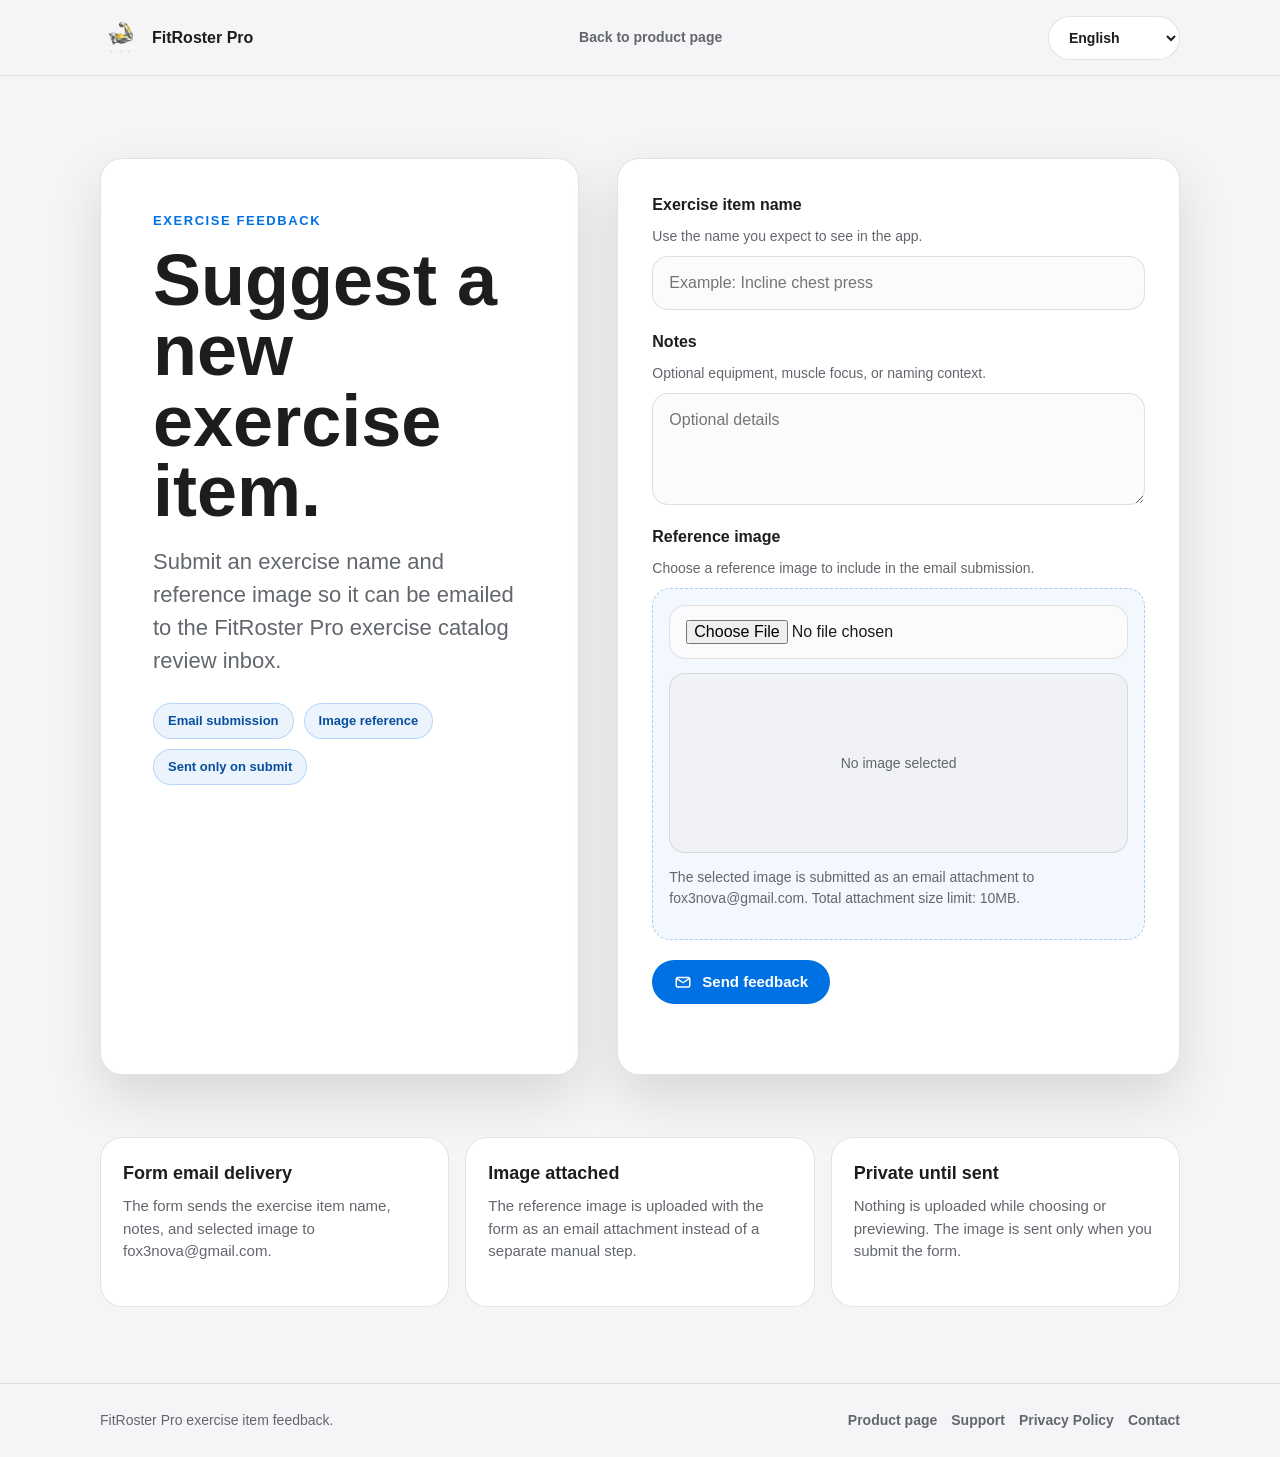
==== commit df0a930b: "Send feedback images as email attachments" ====
--- a/feedback.html
+++ b/feedback.html
@@ -124,6 +124,10 @@
       white-space: nowrap;
     }
 
+    .honeypot {
+      display: none;
+    }
+
     .shell {
       width: var(--shell);
       margin: 0 auto;
@@ -447,36 +451,43 @@
         <div class="intro-panel">
           <p class="kicker" data-i18n="kicker">Exercise feedback</p>
           <h1 data-i18n="title">Suggest a new exercise item.</h1>
-          <p class="lead" data-i18n="lead">Send an exercise name and a reference image by email so it can be reviewed for the FitRoster Pro exercise catalog.</p>
+          <p class="lead" data-i18n="lead">Submit an exercise name and reference image so it can be emailed to the FitRoster Pro exercise catalog review inbox.</p>
           <div class="meta-row" aria-label="Feedback details" data-i18n-attr="aria-label:metaAria">
-            <span class="pill" data-i18n="emailPill">Email delivery</span>
+            <span class="pill" data-i18n="emailPill">Email submission</span>
             <span class="pill" data-i18n="imagePill">Image reference</span>
-            <span class="pill" data-i18n="privacyPill">No server upload</span>
+            <span class="pill" data-i18n="privacyPill">Sent only on submit</span>
           </div>
         </div>
 
-        <form class="form-card" id="feedback-form" novalidate>
+        <form class="form-card" id="feedback-form" action="https://formsubmit.co/fox3nova@gmail.com" method="POST" enctype="multipart/form-data" novalidate>
+          <input type="hidden" name="_subject" id="form-subject" value="FitRoster Pro exercise item feedback">
+          <input type="hidden" name="_template" value="table">
+          <input type="hidden" name="_captcha" value="false">
+          <input type="hidden" name="_next" value="https://fox3nova.github.io/FitRoster-Pro/feedback.html?submitted=1">
+          <input type="hidden" name="source_page" value="https://fox3nova.github.io/FitRoster-Pro/feedback.html">
+          <input type="hidden" name="language" id="form-language" value="en">
+          <input class="honeypot" type="text" name="_honey" tabindex="-1" autocomplete="off" aria-hidden="true">
           <div class="field">
             <label for="exercise-name" data-i18n="nameLabel">Exercise item name</label>
             <span data-i18n="nameHint">Use the name you expect to see in the app.</span>
-            <input id="exercise-name" name="exerciseName" type="text" autocomplete="off" required data-i18n-attr="placeholder:namePlaceholder" placeholder="Example: Incline chest press">
+            <input id="exercise-name" name="exercise_item_name" type="text" autocomplete="off" required data-i18n-attr="placeholder:namePlaceholder" placeholder="Example: Incline chest press">
           </div>
 
           <div class="field">
             <label for="exercise-note" data-i18n="noteLabel">Notes</label>
             <span data-i18n="noteHint">Optional equipment, muscle focus, or naming context.</span>
-            <textarea id="exercise-note" name="exerciseNote" data-i18n-attr="placeholder:notePlaceholder" placeholder="Optional details"></textarea>
+            <textarea id="exercise-note" name="notes" data-i18n-attr="placeholder:notePlaceholder" placeholder="Optional details"></textarea>
           </div>
 
           <div class="field">
             <label for="exercise-image" data-i18n="imageLabel">Reference image</label>
-            <span data-i18n="imageHint">Choose an image from your device. The page will preview it but will not upload it.</span>
+            <span data-i18n="imageHint">Choose a reference image to include in the email submission.</span>
             <div class="upload-box">
-              <input id="exercise-image" name="exerciseImage" type="file" accept="image/*">
+              <input id="exercise-image" name="attachment" type="file" accept="image/*" required>
               <div class="preview" id="image-preview" aria-live="polite">
                 <span data-i18n="previewEmpty">No image selected</span>
               </div>
-              <p class="helper" id="image-helper" data-i18n="imageHelper">After the email draft opens, attach the selected image manually before sending.</p>
+              <p class="helper" id="image-helper" data-i18n="imageHelper">The selected image is submitted as an email attachment to fox3nova@gmail.com. Total attachment size limit: 10MB.</p>
             </div>
           </div>
 
@@ -484,7 +495,7 @@
             <svg viewBox="0 0 24 24" fill="none" aria-hidden="true">
               <path d="M4 7.5 12 13l8-5.5M5 6h14a2 2 0 0 1 2 2v8.5a2 2 0 0 1-2 2H5a2 2 0 0 1-2-2V8a2 2 0 0 1 2-2Z" stroke="currentColor" stroke-width="2" stroke-linecap="round" stroke-linejoin="round"/>
             </svg>
-            <span data-i18n="submitLabel">Open email draft</span>
+            <span data-i18n="submitLabel">Send feedback</span>
           </button>
           <p class="status" id="form-status" aria-live="polite"></p>
         </form>
@@ -494,16 +505,16 @@
     <section class="note-section">
       <div class="shell note-grid">
         <article class="note-card">
-          <h3 data-i18n="noteOneTitle">Email first</h3>
-          <p data-i18n="noteOneCopy">Submitting opens your email app with the exercise name already filled in.</p>
+          <h3 data-i18n="noteOneTitle">Form email delivery</h3>
+          <p data-i18n="noteOneCopy">The form sends the exercise item name, notes, and selected image to fox3nova@gmail.com.</p>
         </article>
         <article class="note-card">
-          <h3 data-i18n="noteTwoTitle">Attach the image</h3>
-          <p data-i18n="noteTwoCopy">Browsers do not allow static pages to attach local files automatically, so attach the selected image before sending.</p>
+          <h3 data-i18n="noteTwoTitle">Image attached</h3>
+          <p data-i18n="noteTwoCopy">The reference image is uploaded with the form as an email attachment instead of a separate manual step.</p>
         </article>
         <article class="note-card">
-          <h3 data-i18n="noteThreeTitle">Private by default</h3>
-          <p data-i18n="noteThreeCopy">The selected image stays on your device until you send it from your own email client.</p>
+          <h3 data-i18n="noteThreeTitle">Private until sent</h3>
+          <p data-i18n="noteThreeCopy">Nothing is uploaded while choosing or previewing. The image is sent only when you submit the form.</p>
         </article>
       </div>
     </section>
@@ -526,18 +537,18 @@
     const translations = {
       en: {
         metaTitle: "FitRoster Pro | Exercise Feedback",
-        metaDescription: "Send FitRoster Pro exercise item feedback by email, including an exercise name and optional reference image.",
+        metaDescription: "Submit FitRoster Pro exercise item feedback with an exercise name and reference image attachment.",
         navAria: "Feedback navigation",
         brandAria: "FitRoster Pro home",
         languageLabel: "Language",
         backToProduct: "Back to product page",
         kicker: "Exercise feedback",
         title: "Suggest a new exercise item.",
-        lead: "Send an exercise name and a reference image by email so it can be reviewed for the FitRoster Pro exercise catalog.",
+        lead: "Submit an exercise name and reference image so it can be emailed to the FitRoster Pro exercise catalog review inbox.",
         metaAria: "Feedback details",
-        emailPill: "Email delivery",
+        emailPill: "Email submission",
         imagePill: "Image reference",
-        privacyPill: "No server upload",
+        privacyPill: "Sent only on submit",
         nameLabel: "Exercise item name",
         nameHint: "Use the name you expect to see in the app.",
         namePlaceholder: "Example: Incline chest press",
@@ -545,49 +556,43 @@
         noteHint: "Optional equipment, muscle focus, or naming context.",
         notePlaceholder: "Optional details",
         imageLabel: "Reference image",
-        imageHint: "Choose an image from your device. The page will preview it but will not upload it.",
+        imageHint: "Choose a reference image to include in the email submission.",
         previewEmpty: "No image selected",
-        imageHelper: "Submitting opens an email draft addressed to fox3nova@gmail.com. Email links cannot attach local images automatically, so attach the selected image in the email before sending.",
-        submitLabel: "Open email draft",
-        statusNameRequired: "Enter an exercise item name before creating the email.",
-        statusEmailOpening: "Your email app should open.",
-        statusNoImage: "Your email app should open with fox3nova@gmail.com as the recipient.",
-        statusImageReminder: "Your email app should open with fox3nova@gmail.com as the recipient. Attach the selected image before sending.",
+        imageHelper: "The selected image is submitted as an email attachment to fox3nova@gmail.com. Total attachment size limit: 10MB.",
+        submitLabel: "Send feedback",
+        statusNameRequired: "Enter an exercise item name before sending.",
+        statusImageRequired: "Choose a reference image before sending.",
+        statusImageTooLarge: "Choose an image under 10MB before sending.",
+        statusSubmitting: "Sending to fox3nova@gmail.com...",
+        statusSubmitted: "Thanks. The feedback was submitted to fox3nova@gmail.com.",
         selectedPrefix: "Selected image",
-        noteOneTitle: "Direct email draft",
-        noteOneCopy: "Submitting opens the user's email app with fox3nova@gmail.com already set as the recipient.",
-        noteTwoTitle: "Image attachment limit",
-        noteTwoCopy: "Static email links cannot attach a local photo automatically, so add the selected image from the email compose screen.",
-        noteThreeTitle: "Private by default",
-        noteThreeCopy: "The selected image stays on your device until you attach and send it from your own email client.",
+        noteOneTitle: "Form email delivery",
+        noteOneCopy: "The form sends the exercise item name, notes, and selected image to fox3nova@gmail.com.",
+        noteTwoTitle: "Image attached",
+        noteTwoCopy: "The reference image is uploaded with the form as an email attachment instead of a separate manual step.",
+        noteThreeTitle: "Private until sent",
+        noteThreeCopy: "Nothing is uploaded while choosing or previewing. The image is sent only when you submit the form.",
         footerCopy: "FitRoster Pro exercise item feedback.",
         footerProduct: "Product page",
         footerSupport: "Support",
         footerPrivacy: "Privacy Policy",
         footerContact: "Contact",
-        mailSubjectPrefix: "FitRoster Pro exercise item feedback",
-        mailGreeting: "Hi, I would like to suggest a new exercise item for FitRoster Pro.",
-        mailNameLabel: "Exercise item name",
-        mailNoteLabel: "Notes",
-        mailImageLabel: "Reference image",
-        mailImageSelected: "A reference image was selected on the feedback page. Please attach it to this email before sending.",
-        mailImageNone: "No reference image selected yet.",
-        mailSourceLabel: "Source page"
+        mailSubjectPrefix: "FitRoster Pro exercise item feedback"
       },
       "zh-Hans": {
         metaTitle: "FitRoster Pro | 新增运动项目回馈",
-        metaDescription: "通过 email 发送 FitRoster Pro 新增运动项目回馈，包含运动项目名称与参考图片。",
+        metaDescription: "提交 FitRoster Pro 新增运动项目回馈，包含运动项目名称与参考图片附件。",
         navAria: "回馈页面导航",
         brandAria: "FitRoster Pro 首页",
         languageLabel: "语言",
         backToProduct: "返回产品页面",
         kicker: "运动项目回馈",
         title: "建议新增运动项目。",
-        lead: "通过 email 发送运动项目名称与参考图片，方便评估是否加入 FitRoster Pro 动作目录。",
+        lead: "提交运动项目名称与参考图片，并通过 email 寄到 FitRoster Pro 动作目录评估信箱。",
         metaAria: "回馈资讯",
-        emailPill: "Email 发送",
+        emailPill: "Email 表单送出",
         imagePill: "参考图片",
-        privacyPill: "不会上传到服务器",
+        privacyPill: "送出时才上传",
         nameLabel: "运动项目名称",
         nameHint: "填写你希望在 app 中看到的名称。",
         namePlaceholder: "例：上斜胸推",
@@ -595,49 +600,43 @@
         noteHint: "可填写器材、目标肌群或命名说明。",
         notePlaceholder: "选填说明",
         imageLabel: "参考图片",
-        imageHint: "从装置选择图片。页面只会预览，不会上传。",
+        imageHint: "选择要随回馈一起寄出的参考图片。",
         previewEmpty: "尚未选择图片",
-        imageHelper: "送出后会直接打开收件人为 fox3nova@gmail.com 的 email 草稿。Email 连结无法自动附加本机图片，请在 email 画面手动附上刚才选择的图片。",
-        submitLabel: "打开 email 草稿",
-        statusNameRequired: "请先输入运动项目名称。",
-        statusEmailOpening: "Email app 应该会打开。",
-        statusNoImage: "Email app 应该会打开，收件人会是 fox3nova@gmail.com。",
-        statusImageReminder: "Email app 应该会打开，收件人会是 fox3nova@gmail.com。寄出前请附上刚才选择的图片。",
+        imageHelper: "所选图片会作为 email 附件送到 fox3nova@gmail.com。附件总大小限制：10MB。",
+        submitLabel: "送出回馈",
+        statusNameRequired: "请先输入运动项目名称再送出。",
+        statusImageRequired: "请先选择参考图片再送出。",
+        statusImageTooLarge: "请选择 10MB 以下的图片再送出。",
+        statusSubmitting: "正在送到 fox3nova@gmail.com...",
+        statusSubmitted: "谢谢，回馈已送到 fox3nova@gmail.com。",
         selectedPrefix: "已选择图片",
-        noteOneTitle: "直接进入 email",
-        noteOneCopy: "送出后会打开使用者的 email app，并先把收件人设为 fox3nova@gmail.com。",
-        noteTwoTitle: "图片附件限制",
-        noteTwoCopy: "静态 email 连结不能自动附加本机照片，请在 email 编辑画面加入刚才选择的图片。",
-        noteThreeTitle: "预设保护隐私",
-        noteThreeCopy: "图片会留在你的装置上，直到你从自己的 email app 附加并寄出。",
+        noteOneTitle: "表单 email 送出",
+        noteOneCopy: "表单会把运动项目名称、备注与所选图片送到 fox3nova@gmail.com。",
+        noteTwoTitle: "图片会附上",
+        noteTwoCopy: "参考图片会随表单作为 email 附件上传，不需要另外手动附加。",
+        noteThreeTitle: "送出前不上传",
+        noteThreeCopy: "选择与预览图片时不会上传；只有按下送出后，图片才会随表单寄出。",
         footerCopy: "FitRoster Pro 新增运动项目回馈。",
         footerProduct: "产品页面",
         footerSupport: "支援",
         footerPrivacy: "隐私权政策",
         footerContact: "联系",
-        mailSubjectPrefix: "FitRoster Pro 新增运动项目回馈",
-        mailGreeting: "你好，我想建议 FitRoster Pro 新增一个运动项目。",
-        mailNameLabel: "运动项目名称",
-        mailNoteLabel: "备注",
-        mailImageLabel: "参考图片",
-        mailImageSelected: "我已在回馈页面选择参考图片。请在寄出前把图片附加到这封 email。",
-        mailImageNone: "尚未选择参考图片。",
-        mailSourceLabel: "来源页面"
+        mailSubjectPrefix: "FitRoster Pro 新增运动项目回馈"
       },
       "zh-Hant": {
         metaTitle: "FitRoster Pro | 新增運動項目回饋",
-        metaDescription: "透過 email 傳送 FitRoster Pro 新增運動項目回饋，包含運動項目名稱與參考圖片。",
+        metaDescription: "提交 FitRoster Pro 新增運動項目回饋，包含運動項目名稱與參考圖片附件。",
         navAria: "回饋頁面導覽",
         brandAria: "FitRoster Pro 首頁",
         languageLabel: "語言",
         backToProduct: "返回產品頁面",
         kicker: "運動項目回饋",
         title: "建議新增運動項目。",
-        lead: "透過 email 傳送運動項目名稱與參考圖片，方便評估是否加入 FitRoster Pro 動作目錄。",
+        lead: "提交運動項目名稱與參考圖片，並透過 email 寄到 FitRoster Pro 動作目錄評估信箱。",
         metaAria: "回饋資訊",
-        emailPill: "Email 傳送",
+        emailPill: "Email 表單送出",
         imagePill: "參考圖片",
-        privacyPill: "不會上傳到伺服器",
+        privacyPill: "送出時才上傳",
         nameLabel: "運動項目名稱",
         nameHint: "填寫你希望在 app 中看到的名稱。",
         namePlaceholder: "例：上斜胸推",
@@ -645,34 +644,28 @@
         noteHint: "可填寫器材、目標肌群或命名說明。",
         notePlaceholder: "選填說明",
         imageLabel: "參考圖片",
-        imageHint: "從裝置選擇圖片。頁面只會預覽，不會上傳。",
+        imageHint: "選擇要隨回饋一起寄出的參考圖片。",
         previewEmpty: "尚未選擇圖片",
-        imageHelper: "送出後會直接開啟收件人為 fox3nova@gmail.com 的 email 草稿。Email 連結無法自動附加本機圖片，請在 email 畫面手動附上剛才選擇的圖片。",
-        submitLabel: "開啟 email 草稿",
-        statusNameRequired: "請先輸入運動項目名稱。",
-        statusEmailOpening: "Email app 應該會開啟。",
-        statusNoImage: "Email app 應該會開啟，收件人會是 fox3nova@gmail.com。",
-        statusImageReminder: "Email app 應該會開啟，收件人會是 fox3nova@gmail.com。寄出前請附上剛才選擇的圖片。",
+        imageHelper: "所選圖片會作為 email 附件送到 fox3nova@gmail.com。附件總大小限制：10MB。",
+        submitLabel: "送出回饋",
+        statusNameRequired: "請先輸入運動項目名稱再送出。",
+        statusImageRequired: "請先選擇參考圖片再送出。",
+        statusImageTooLarge: "請選擇 10MB 以下的圖片再送出。",
+        statusSubmitting: "正在送到 fox3nova@gmail.com...",
+        statusSubmitted: "謝謝，回饋已送到 fox3nova@gmail.com。",
         selectedPrefix: "已選擇圖片",
-        noteOneTitle: "直接進入 email",
-        noteOneCopy: "送出後會開啟使用者的 email app，並先把收件人設為 fox3nova@gmail.com。",
-        noteTwoTitle: "圖片附件限制",
-        noteTwoCopy: "靜態 email 連結不能自動附加本機照片，請在 email 編輯畫面加入剛才選擇的圖片。",
-        noteThreeTitle: "預設保護隱私",
-        noteThreeCopy: "圖片會留在你的裝置上，直到你從自己的 email app 附加並寄出。",
+        noteOneTitle: "表單 email 送出",
+        noteOneCopy: "表單會把運動項目名稱、備註與所選圖片送到 fox3nova@gmail.com。",
+        noteTwoTitle: "圖片會附上",
+        noteTwoCopy: "參考圖片會隨表單作為 email 附件上傳，不需要另外手動附加。",
+        noteThreeTitle: "送出前不上傳",
+        noteThreeCopy: "選擇與預覽圖片時不會上傳；只有按下送出後，圖片才會隨表單寄出。",
         footerCopy: "FitRoster Pro 新增運動項目回饋。",
         footerProduct: "產品頁面",
         footerSupport: "支援",
         footerPrivacy: "隱私權政策",
         footerContact: "聯絡",
-        mailSubjectPrefix: "FitRoster Pro 新增運動項目回饋",
-        mailGreeting: "你好，我想建議 FitRoster Pro 新增一個運動項目。",
-        mailNameLabel: "運動項目名稱",
-        mailNoteLabel: "備註",
-        mailImageLabel: "參考圖片",
-        mailImageSelected: "我已在回饋頁面選擇參考圖片。請在寄出前把圖片附加到這封 email。",
-        mailImageNone: "尚未選擇參考圖片。",
-        mailSourceLabel: "來源頁面"
+        mailSubjectPrefix: "FitRoster Pro 新增運動項目回饋"
       }
     };
 
@@ -680,10 +673,12 @@
     const metaDescription = document.querySelector('meta[name="description"]');
     const form = document.getElementById("feedback-form");
     const nameInput = document.getElementById("exercise-name");
-    const noteInput = document.getElementById("exercise-note");
     const imageInput = document.getElementById("exercise-image");
     const preview = document.getElementById("image-preview");
     const status = document.getElementById("form-status");
+    const subjectInput = document.getElementById("form-subject");
+    const languageInput = document.getElementById("form-language");
+    const maxAttachmentBytes = 10 * 1024 * 1024;
     let previewUrl = "";
     let activeLanguage = "en";
 
@@ -745,6 +740,7 @@
       document.documentElement.lang = activeLanguage;
       document.title = valueFor(dictionary, "metaTitle");
       metaDescription.setAttribute("content", valueFor(dictionary, "metaDescription"));
+      languageInput.value = activeLanguage;
 
       document.querySelectorAll("[data-i18n]").forEach((element) => {
         element.textContent = valueFor(dictionary, element.dataset.i18n);
@@ -765,56 +761,45 @@
       if (!imageInput.files.length) {
         renderPreview(null);
       }
+
+      if (new URLSearchParams(window.location.search).get("submitted") === "1") {
+        setStatus(valueFor(dictionary, "statusSubmitted"), "success");
+      }
     }
 
     imageInput.addEventListener("change", () => {
       renderPreview(imageInput.files[0]);
     });
 
-    function feedbackLines(dictionary, exerciseName, note, file) {
-      return [
-        valueFor(dictionary, "mailGreeting"),
-        "",
-        `${valueFor(dictionary, "mailNameLabel")}:`,
-        exerciseName,
-        "",
-        `${valueFor(dictionary, "mailNoteLabel")}:`,
-        note || "-",
-        "",
-        `${valueFor(dictionary, "mailImageLabel")}:`,
-        file ? `${valueFor(dictionary, "mailImageSelected")} (${file.name}, ${formatSize(file.size)})` : valueFor(dictionary, "mailImageNone"),
-        "",
-        "Send to:",
-        "fox3nova@gmail.com",
-        "",
-        `${valueFor(dictionary, "mailSourceLabel")}:`,
-        "https://fox3nova.github.io/FitRoster-Pro/feedback.html"
-      ];
-    }
-
-    function openEmailDraft(subject, body) {
-      const mailto = `mailto:fox3nova@gmail.com?subject=${encodeURIComponent(subject)}&body=${encodeURIComponent(body)}`;
-      window.location.href = mailto;
-    }
-
     form.addEventListener("submit", (event) => {
-      event.preventDefault();
       const dictionary = translations[activeLanguage] || translations.en;
       const exerciseName = nameInput.value.trim();
-      const note = noteInput.value.trim();
       const file = imageInput.files[0];
 
       if (!exerciseName) {
+        event.preventDefault();
         setStatus(valueFor(dictionary, "statusNameRequired"), "error");
         nameInput.focus();
         return;
       }
 
-      const body = feedbackLines(dictionary, exerciseName, note, file).join("\n");
-      const subject = `${valueFor(dictionary, "mailSubjectPrefix")}: ${exerciseName}`;
-
-      openEmailDraft(subject, body);
-      setStatus(file ? valueFor(dictionary, "statusImageReminder") : valueFor(dictionary, "statusNoImage"), "success");
+      if (!file) {
+        event.preventDefault();
+        setStatus(valueFor(dictionary, "statusImageRequired"), "error");
+        imageInput.focus();
+        return;
+      }
+
+      if (file.size > maxAttachmentBytes) {
+        event.preventDefault();
+        setStatus(valueFor(dictionary, "statusImageTooLarge"), "error");
+        imageInput.focus();
+        return;
+      }
+
+      subjectInput.value = `${valueFor(dictionary, "mailSubjectPrefix")}: ${exerciseName}`;
+      languageInput.value = activeLanguage;
+      setStatus(valueFor(dictionary, "statusSubmitting"), "success");
     });
 
     window.FITROSTER_SITE_I18N.mountLanguageSelect(supportedLanguages, setLanguage);
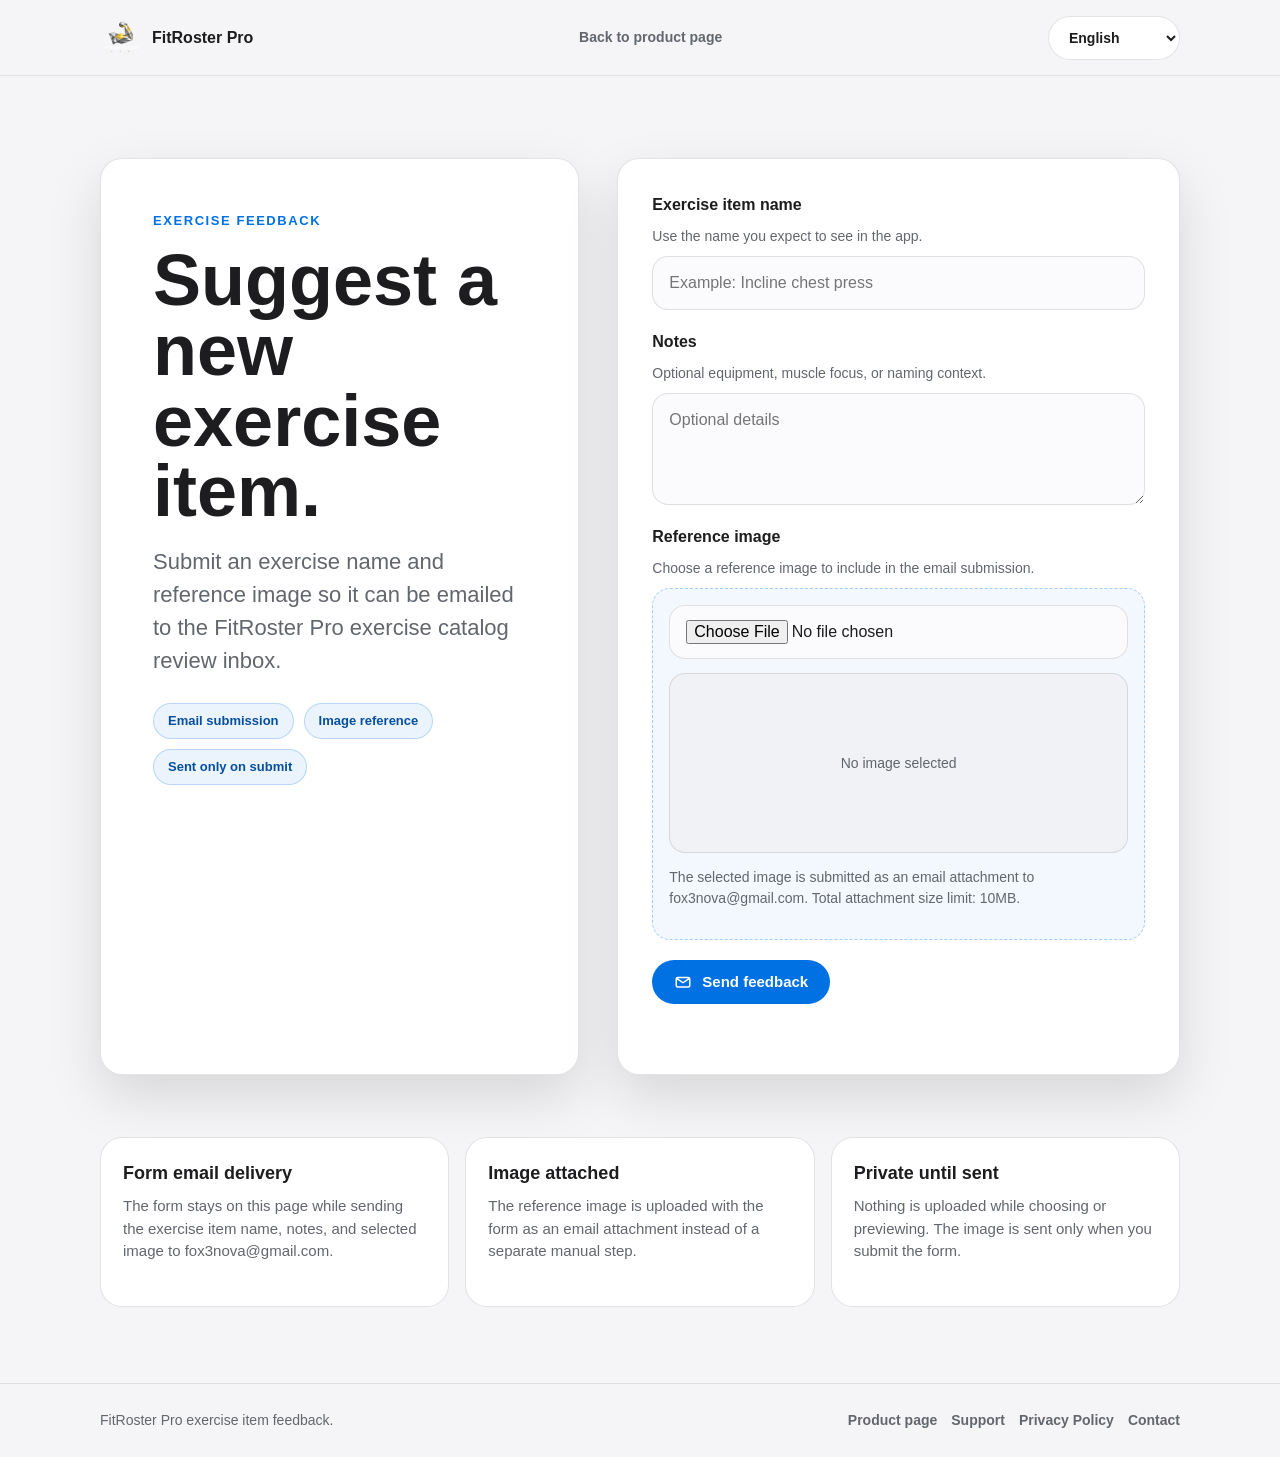
==== commit 7eddc6e0: "Keep feedback submissions on localized page" ====
--- a/feedback.html
+++ b/feedback.html
@@ -303,6 +303,11 @@
       background: var(--blue-dark);
     }
 
+    .button:disabled {
+      cursor: wait;
+      opacity: 0.7;
+    }
+
     .button svg {
       width: 18px;
       height: 18px;
@@ -459,7 +464,7 @@
           </div>
         </div>
 
-        <form class="form-card" id="feedback-form" action="https://formsubmit.co/fox3nova@gmail.com" method="POST" enctype="multipart/form-data" novalidate>
+        <form class="form-card" id="feedback-form" action="https://formsubmit.co/a219d6203dd3246ebca722b183284c69" method="POST" enctype="multipart/form-data" novalidate>
           <input type="hidden" name="_subject" id="form-subject" value="FitRoster Pro exercise item feedback">
           <input type="hidden" name="_template" value="table">
           <input type="hidden" name="_captcha" value="false">
@@ -506,7 +511,7 @@
       <div class="shell note-grid">
         <article class="note-card">
           <h3 data-i18n="noteOneTitle">Form email delivery</h3>
-          <p data-i18n="noteOneCopy">The form sends the exercise item name, notes, and selected image to fox3nova@gmail.com.</p>
+          <p data-i18n="noteOneCopy">The form stays on this page while sending the exercise item name, notes, and selected image to fox3nova@gmail.com.</p>
         </article>
         <article class="note-card">
           <h3 data-i18n="noteTwoTitle">Image attached</h3>
@@ -565,9 +570,10 @@
         statusImageTooLarge: "Choose an image under 10MB before sending.",
         statusSubmitting: "Sending to fox3nova@gmail.com...",
         statusSubmitted: "Thanks. The feedback was submitted to fox3nova@gmail.com.",
+        statusSubmitFailed: "The form could not be submitted here. Please try again or contact fox3nova@gmail.com.",
         selectedPrefix: "Selected image",
         noteOneTitle: "Form email delivery",
-        noteOneCopy: "The form sends the exercise item name, notes, and selected image to fox3nova@gmail.com.",
+        noteOneCopy: "The form stays on this page while sending the exercise item name, notes, and selected image to fox3nova@gmail.com.",
         noteTwoTitle: "Image attached",
         noteTwoCopy: "The reference image is uploaded with the form as an email attachment instead of a separate manual step.",
         noteThreeTitle: "Private until sent",
@@ -609,9 +615,10 @@
         statusImageTooLarge: "请选择 10MB 以下的图片再送出。",
         statusSubmitting: "正在送到 fox3nova@gmail.com...",
         statusSubmitted: "谢谢，回馈已送到 fox3nova@gmail.com。",
+        statusSubmitFailed: "无法在此页面完成送出。请再试一次，或联系 fox3nova@gmail.com。",
         selectedPrefix: "已选择图片",
         noteOneTitle: "表单 email 送出",
-        noteOneCopy: "表单会把运动项目名称、备注与所选图片送到 fox3nova@gmail.com。",
+        noteOneCopy: "表单会留在这个页面，并把运动项目名称、备注与所选图片送到 fox3nova@gmail.com。",
         noteTwoTitle: "图片会附上",
         noteTwoCopy: "参考图片会随表单作为 email 附件上传，不需要另外手动附加。",
         noteThreeTitle: "送出前不上传",
@@ -653,9 +660,10 @@
         statusImageTooLarge: "請選擇 10MB 以下的圖片再送出。",
         statusSubmitting: "正在送到 fox3nova@gmail.com...",
         statusSubmitted: "謝謝，回饋已送到 fox3nova@gmail.com。",
+        statusSubmitFailed: "無法在此頁面完成送出。請再試一次，或聯絡 fox3nova@gmail.com。",
         selectedPrefix: "已選擇圖片",
         noteOneTitle: "表單 email 送出",
-        noteOneCopy: "表單會把運動項目名稱、備註與所選圖片送到 fox3nova@gmail.com。",
+        noteOneCopy: "表單會留在這個頁面，並把運動項目名稱、備註與所選圖片送到 fox3nova@gmail.com。",
         noteTwoTitle: "圖片會附上",
         noteTwoCopy: "參考圖片會隨表單作為 email 附件上傳，不需要另外手動附加。",
         noteThreeTitle: "送出前不上傳",
@@ -678,7 +686,9 @@
     const status = document.getElementById("form-status");
     const subjectInput = document.getElementById("form-subject");
     const languageInput = document.getElementById("form-language");
+    const submitButton = form.querySelector('button[type="submit"]');
     const maxAttachmentBytes = 10 * 1024 * 1024;
+    const ajaxEndpoint = form.action.replace("https://formsubmit.co/", "https://formsubmit.co/ajax/");
     let previewUrl = "";
     let activeLanguage = "en";
 
@@ -771,27 +781,25 @@
       renderPreview(imageInput.files[0]);
     });
 
-    form.addEventListener("submit", (event) => {
+    form.addEventListener("submit", async (event) => {
+      event.preventDefault();
       const dictionary = translations[activeLanguage] || translations.en;
       const exerciseName = nameInput.value.trim();
       const file = imageInput.files[0];
 
       if (!exerciseName) {
-        event.preventDefault();
         setStatus(valueFor(dictionary, "statusNameRequired"), "error");
         nameInput.focus();
         return;
       }
 
       if (!file) {
-        event.preventDefault();
         setStatus(valueFor(dictionary, "statusImageRequired"), "error");
         imageInput.focus();
         return;
       }
 
       if (file.size > maxAttachmentBytes) {
-        event.preventDefault();
         setStatus(valueFor(dictionary, "statusImageTooLarge"), "error");
         imageInput.focus();
         return;
@@ -800,6 +808,31 @@
       subjectInput.value = `${valueFor(dictionary, "mailSubjectPrefix")}: ${exerciseName}`;
       languageInput.value = activeLanguage;
       setStatus(valueFor(dictionary, "statusSubmitting"), "success");
+      submitButton.disabled = true;
+
+      try {
+        const response = await fetch(ajaxEndpoint, {
+          method: "POST",
+          headers: {
+            Accept: "application/json"
+          },
+          body: new FormData(form)
+        });
+        const payload = await response.json().catch(() => null);
+
+        if (!response.ok || payload?.success === false) {
+          throw new Error(payload?.message || `FormSubmit ${response.status}`);
+        }
+
+        form.reset();
+        renderPreview(null);
+        languageInput.value = activeLanguage;
+        setStatus(valueFor(dictionary, "statusSubmitted"), "success");
+      } catch (error) {
+        setStatus(valueFor(dictionary, "statusSubmitFailed"), "error");
+      } finally {
+        submitButton.disabled = false;
+      }
     });
 
     window.FITROSTER_SITE_I18N.mountLanguageSelect(supportedLanguages, setLanguage);
